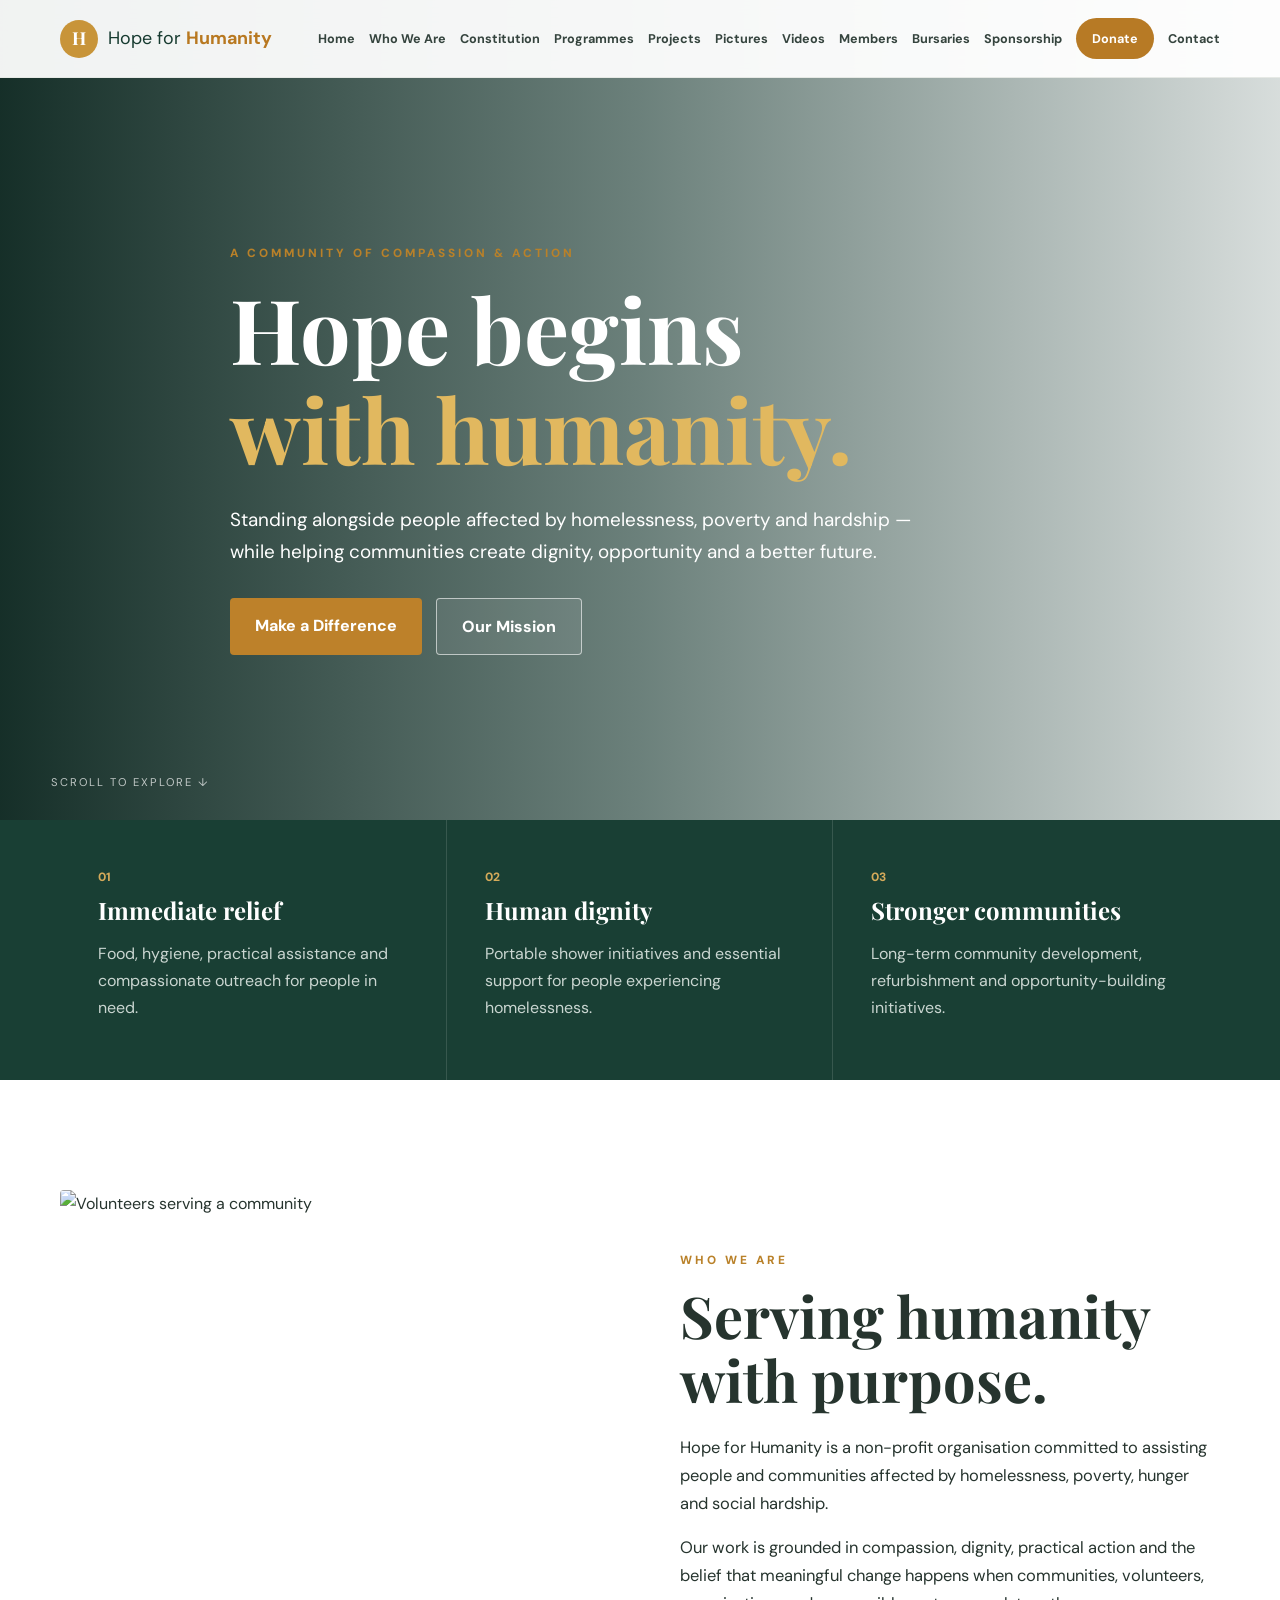
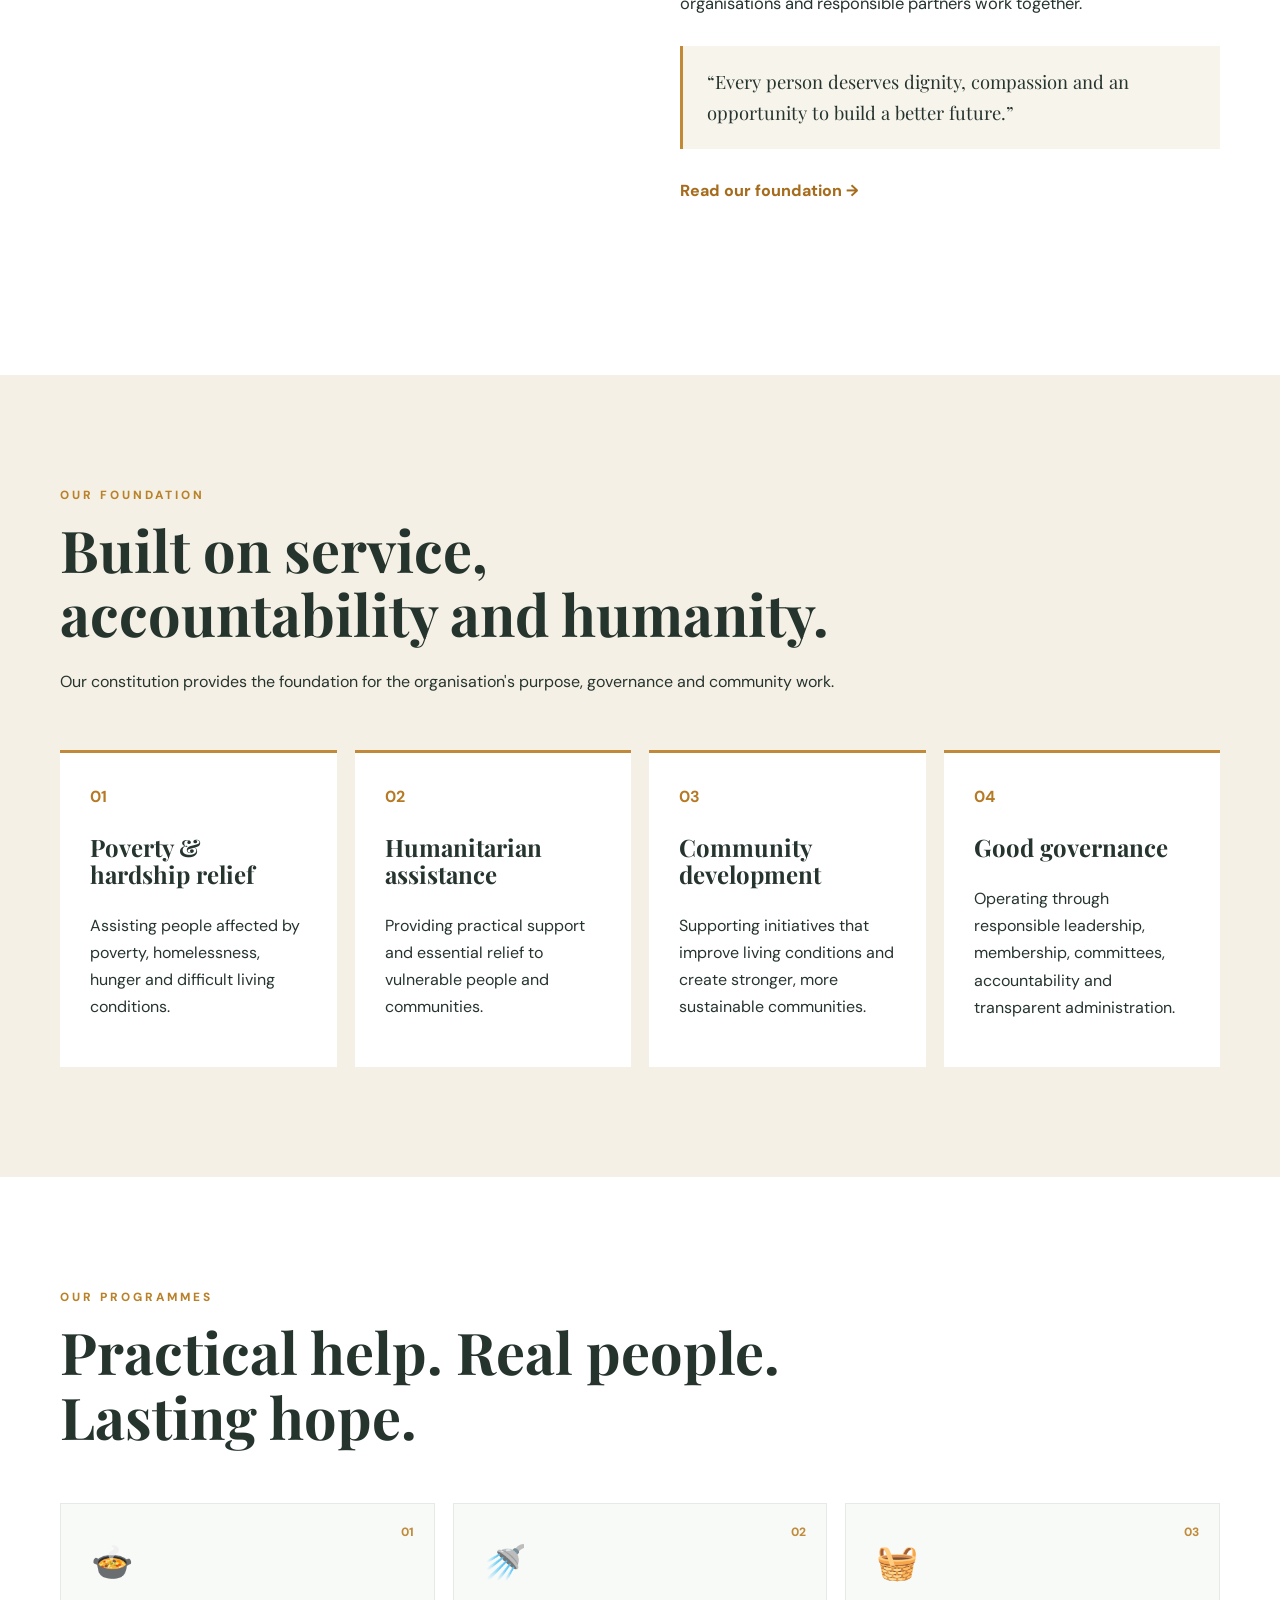
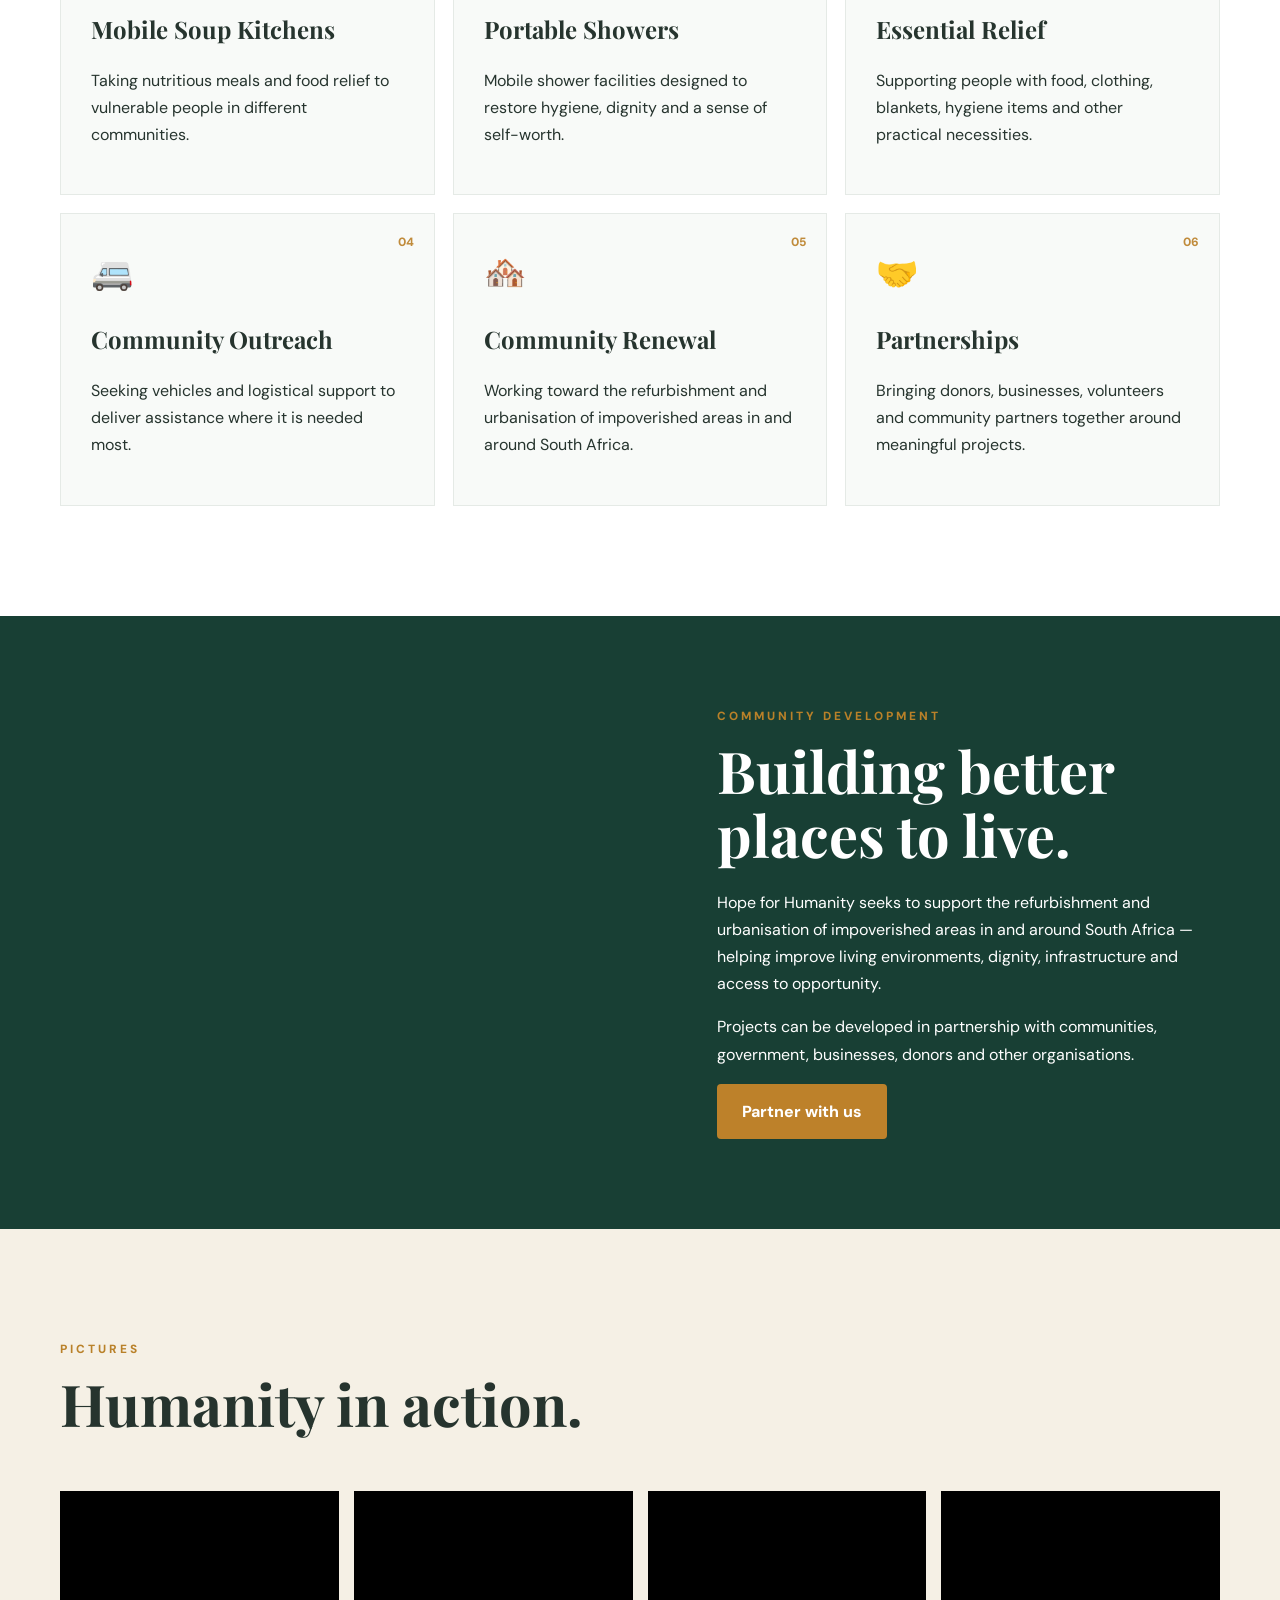
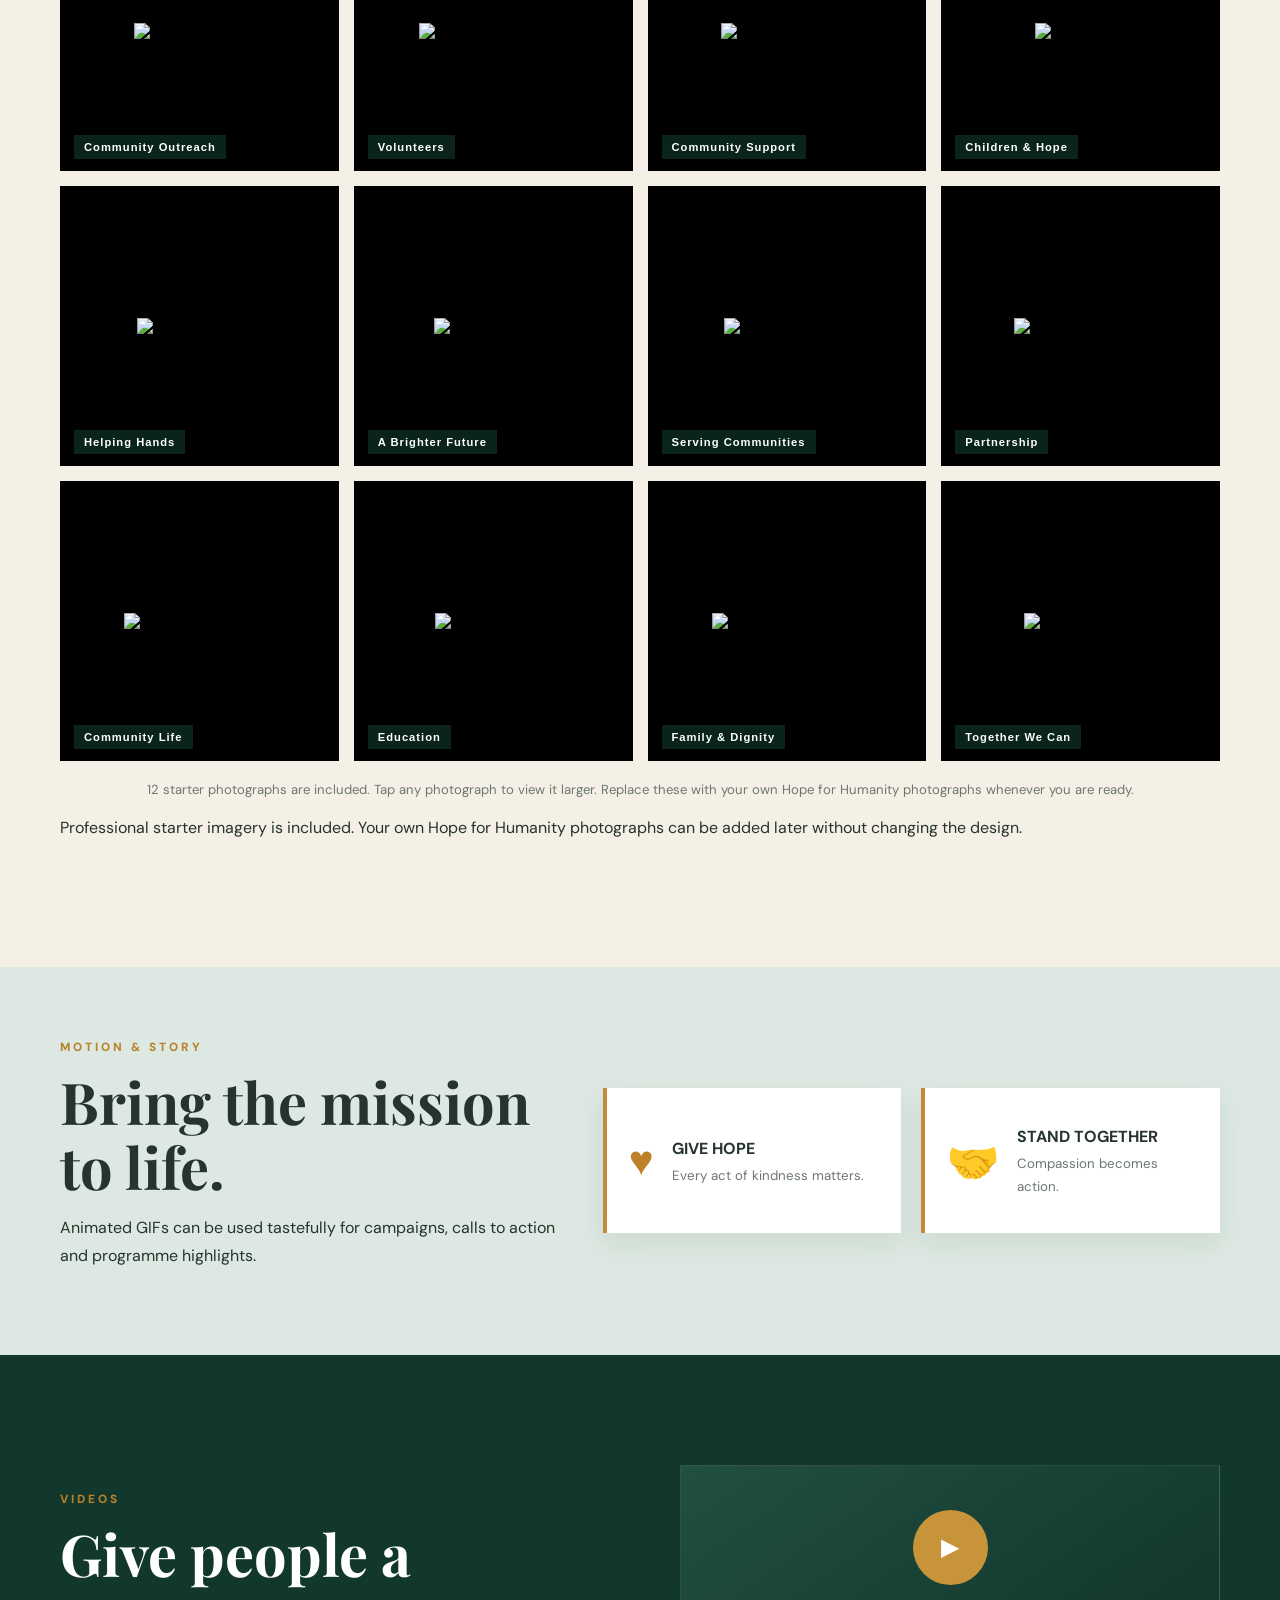
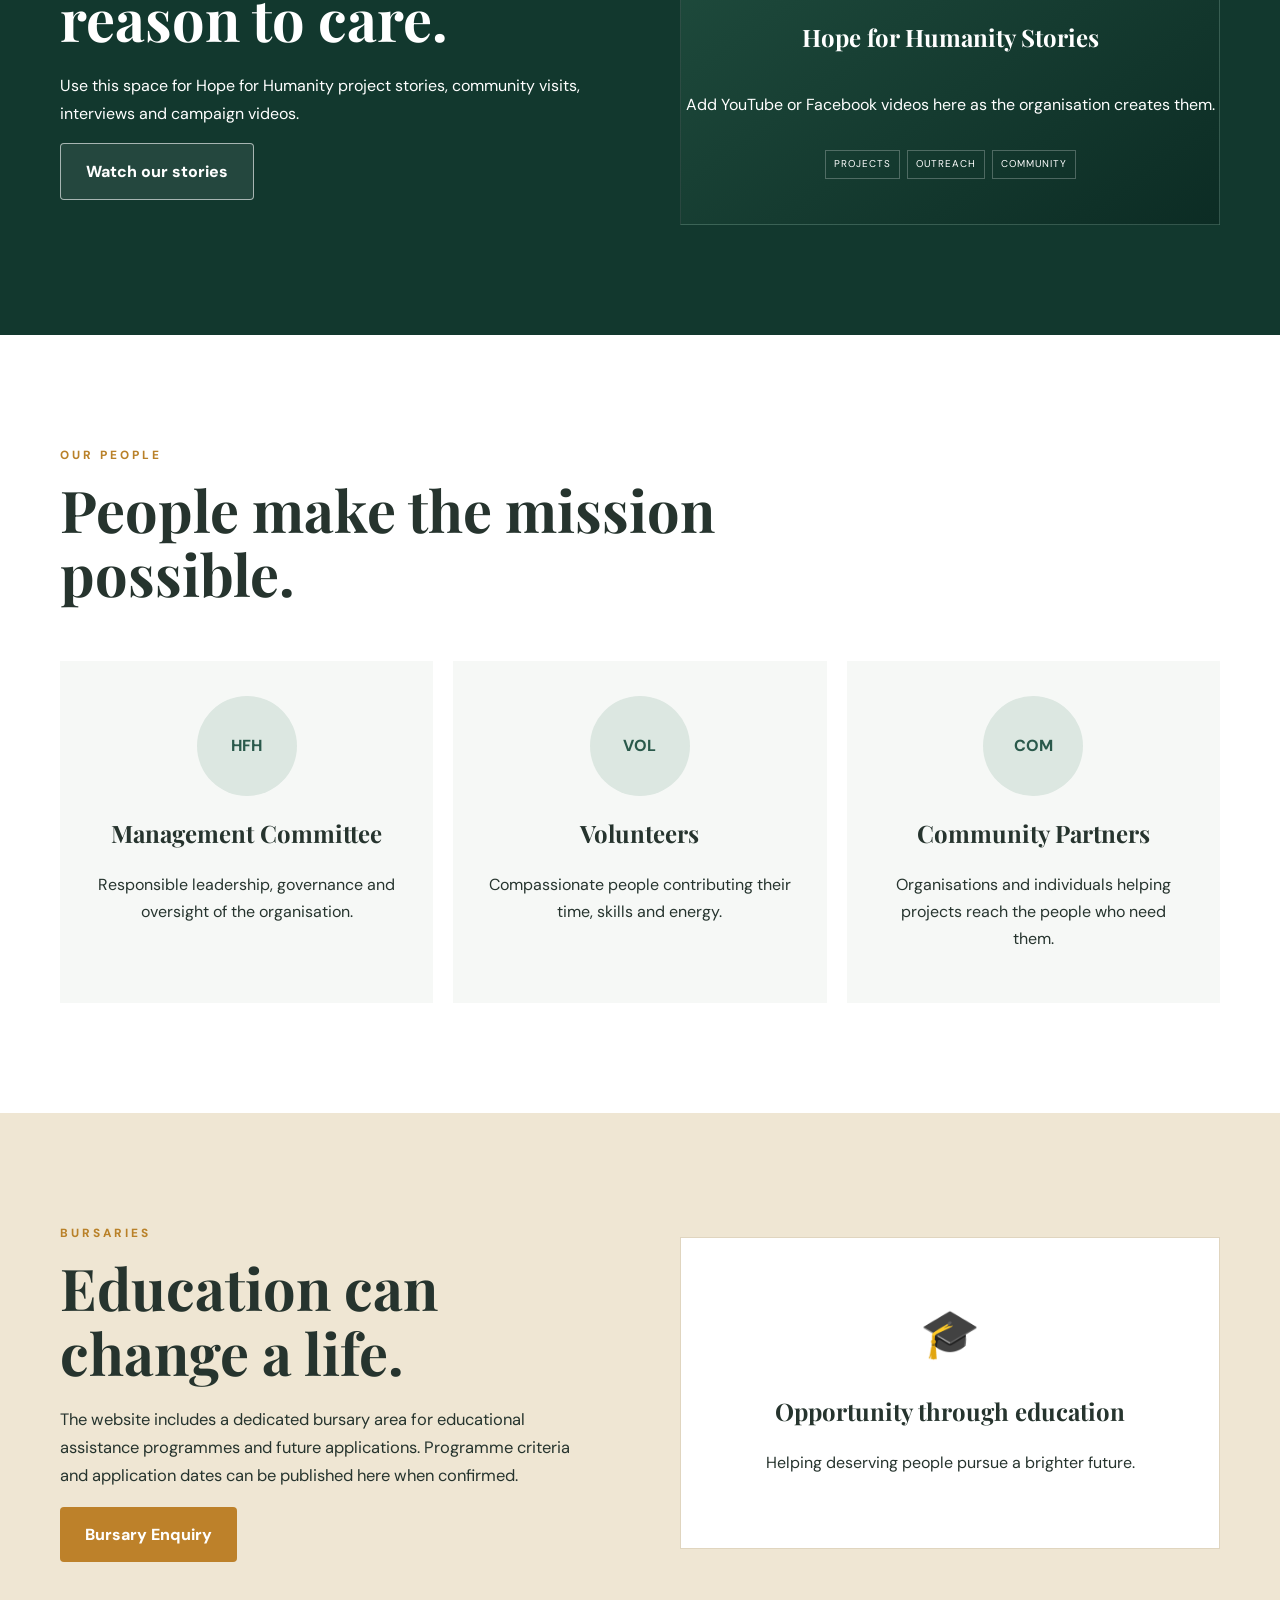
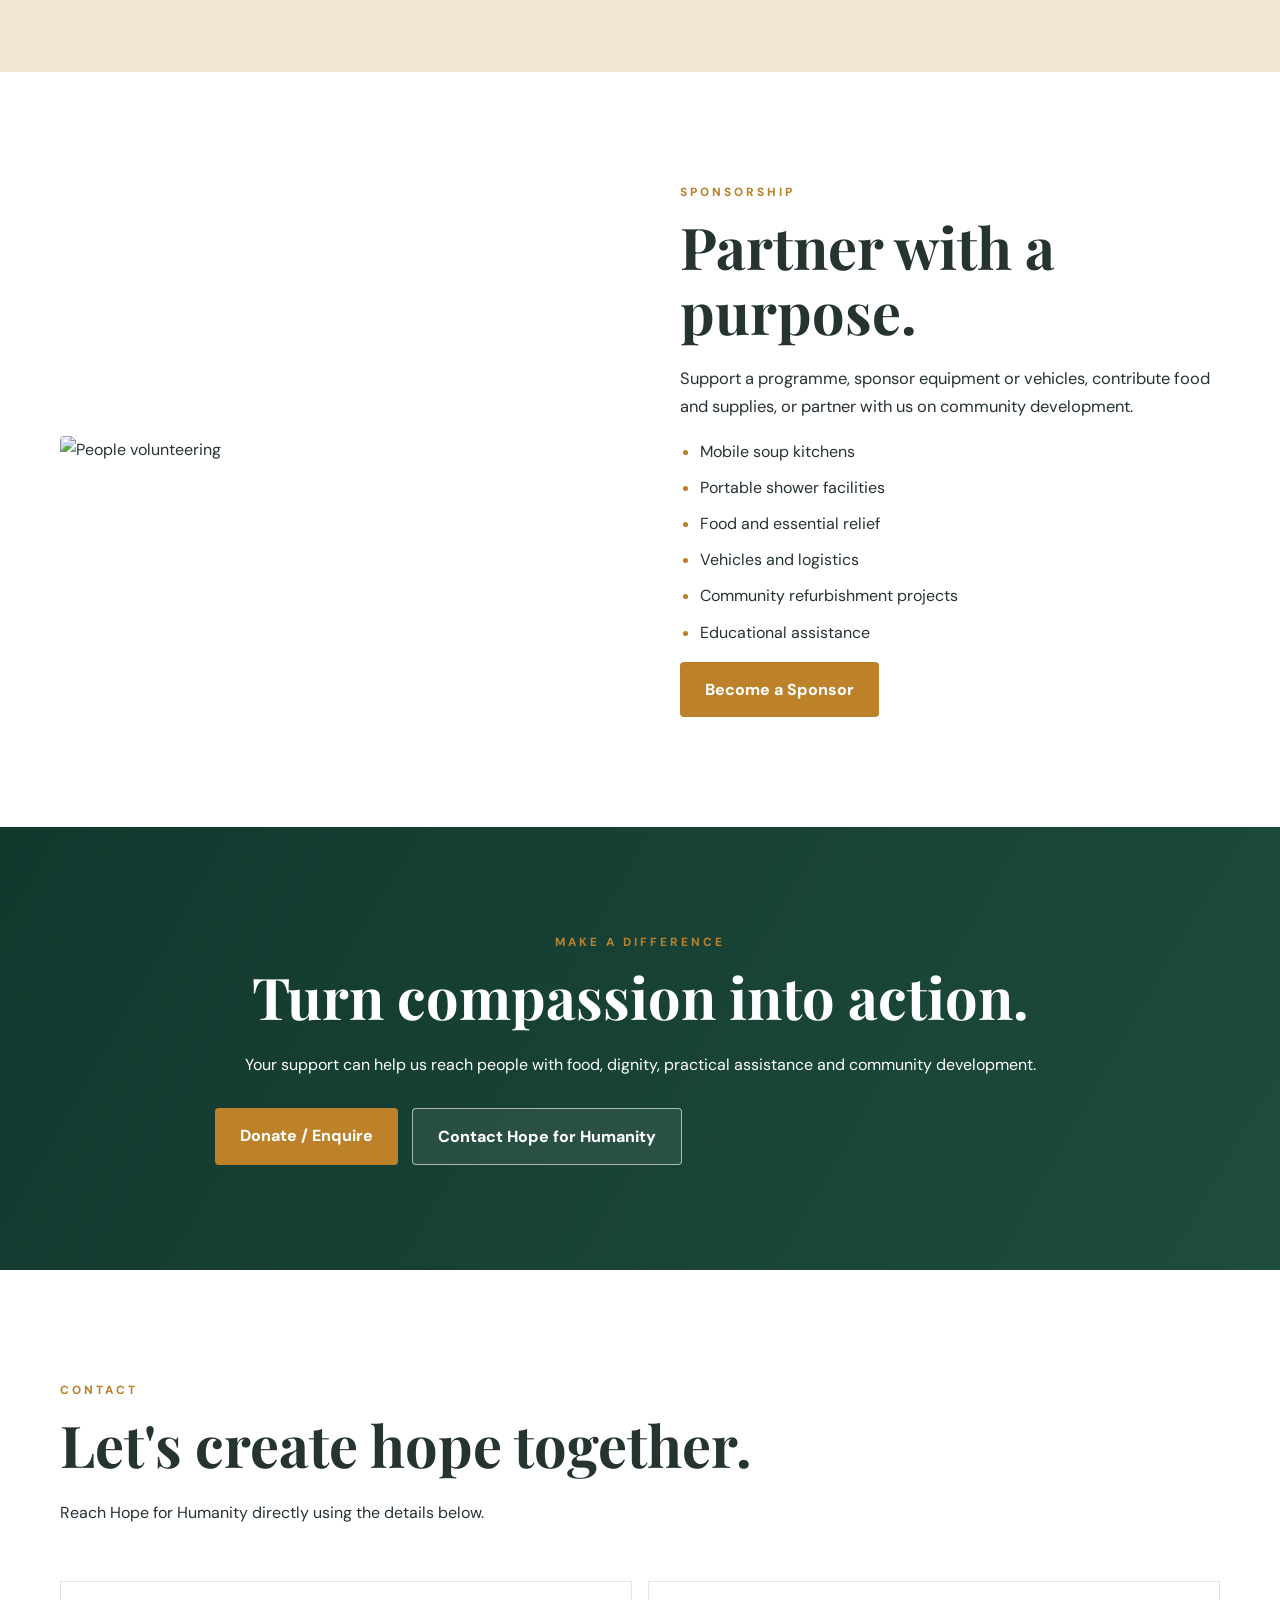
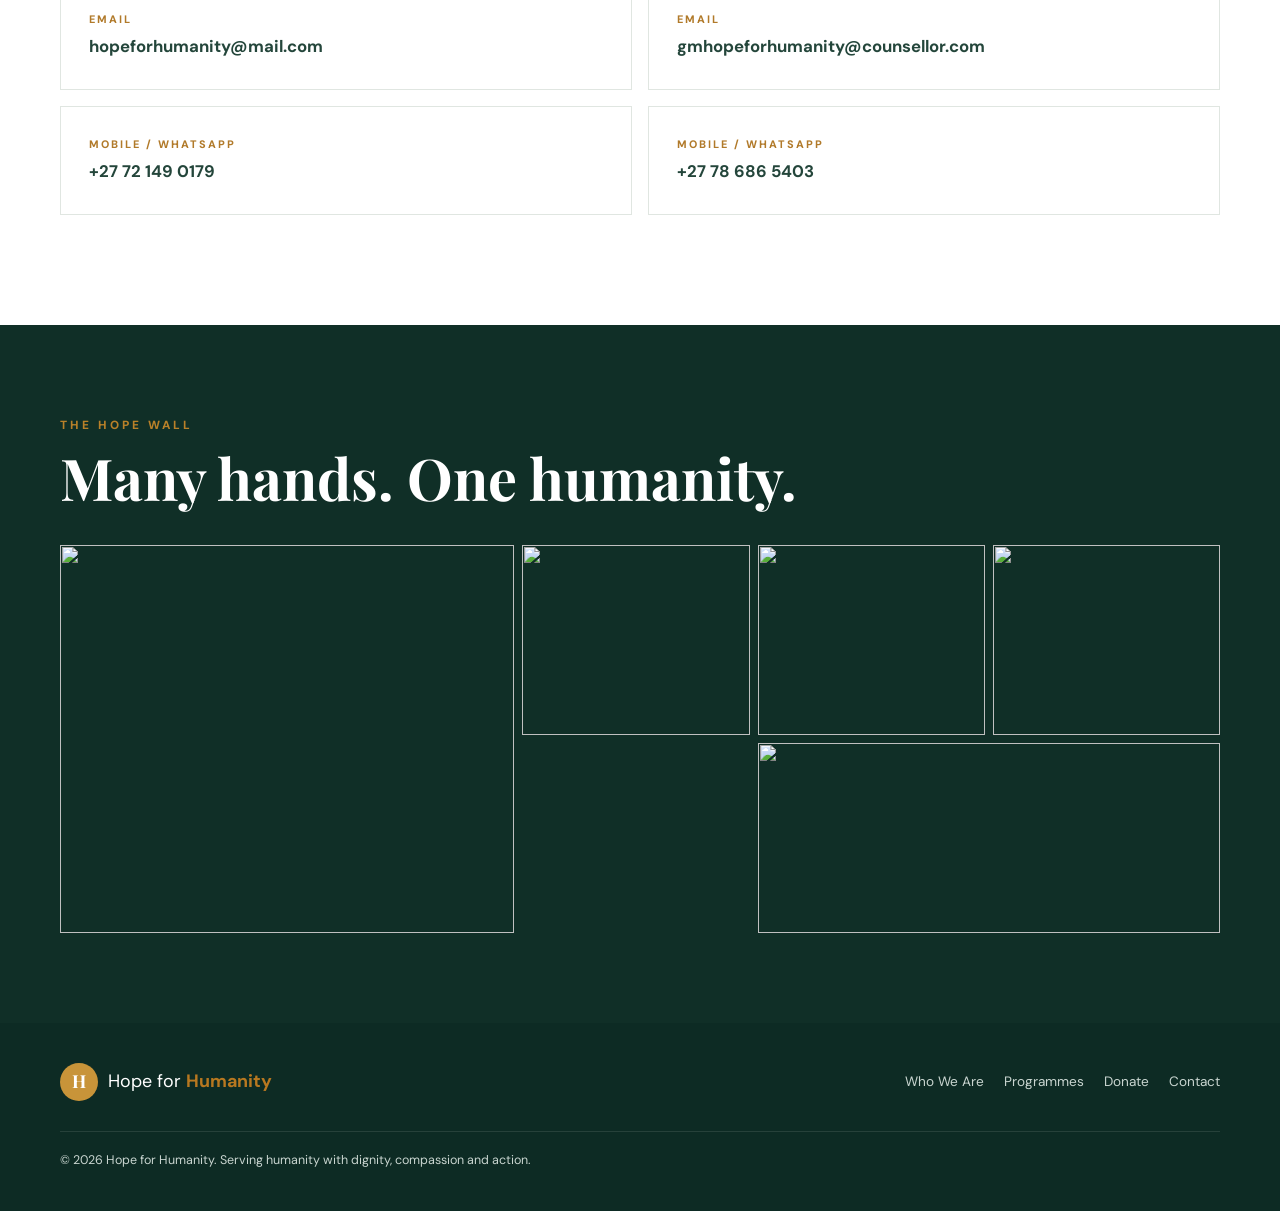
==== index.html @ 4289aabd "Add files via upload" ====
<!doctype html>
<html lang="en">
<head>
<meta charset="utf-8"><meta name="viewport" content="width=device-width,initial-scale=1">
<title>Hope for Humanity | Dignity. Compassion. Action.</title>
<meta name="description" content="Hope for Humanity — a non-profit organisation serving communities affected by homelessness, poverty and hardship.">
<link rel="preconnect" href="https://fonts.googleapis.com"><link rel="preconnect" href="https://fonts.gstatic.com" crossorigin>
<link href="https://fonts.googleapis.com/css2?family=DM+Sans:wght@400;500;600;700&family=Playfair+Display:wght@600;700&display=swap" rel="stylesheet">
<link rel="stylesheet" href="style.css">
</head>
<body>
<header>
 <div class="wrap nav">
  <a href="#home" class="logo"><span class="logo-mark">H</span><span>Hope for <strong>Humanity</strong></span></a>
  <button class="hamb" aria-label="Menu">☰</button>
  <nav>
   <a href="#home">Home</a><a href="#about">Who We Are</a><a href="#constitution">Constitution</a>
   <a href="#programmes">Programmes</a><a href="#projects">Projects</a><a href="#gallery">Pictures</a>
   <a href="#videos">Videos</a><a href="#members">Members</a><a href="#bursaries">Bursaries</a>
   <a href="#sponsor">Sponsorship</a><a href="#donate" class="nav-cta">Donate</a><a href="#contact">Contact</a>
  </nav>
 </div>
</header>

<section id="home" class="hero">
 <div class="hero-bg"></div><div class="hero-shade"></div>
 <div class="wrap hero-content">
  <div class="kicker">A COMMUNITY OF COMPASSION & ACTION</div>
  <h1>Hope begins<br><em>with humanity.</em></h1>
  <p>Standing alongside people affected by homelessness, poverty and hardship — while helping communities create dignity, opportunity and a better future.</p>
  <div class="actions"><a class="btn gold" href="#donate">Make a Difference</a><a class="btn glass" href="#about">Our Mission</a></div>
 </div>
 <div class="hero-scroll">SCROLL TO EXPLORE ↓</div>
</section>

<section class="statement"><div class="wrap statement-grid">
 <div><span class="number">01</span><h3>Immediate relief</h3><p>Food, hygiene, practical assistance and compassionate outreach for people in need.</p></div>
 <div><span class="number">02</span><h3>Human dignity</h3><p>Portable shower initiatives and essential support for people experiencing homelessness.</p></div>
 <div><span class="number">03</span><h3>Stronger communities</h3><p>Long-term community development, refurbishment and opportunity-building initiatives.</p></div>
</div></section>

<section id="about" class="section"><div class="wrap split">
 <div class="photo tall"><img src="https://images.unsplash.com/photo-1559027615-cd4628902d4a?auto=format&fit=crop&w=1200&q=88" alt="Volunteers serving a community"></div>
 <div class="copy"><div class="eyebrow">WHO WE ARE</div><h2>Serving humanity with purpose.</h2>
 <p>Hope for Humanity is a non-profit organisation committed to assisting people and communities affected by homelessness, poverty, hunger and social hardship.</p>
 <p>Our work is grounded in compassion, dignity, practical action and the belief that meaningful change happens when communities, volunteers, organisations and responsible partners work together.</p>
 <div class="quote">“Every person deserves dignity, compassion and an opportunity to build a better future.”</div>
 <a class="arrow" href="#constitution">Read our foundation →</a></div>
</div></section>

<section id="constitution" class="section cream"><div class="wrap">
 <div class="section-head"><div class="eyebrow">OUR FOUNDATION</div><h2>Built on service, accountability and humanity.</h2><p>Our constitution provides the foundation for the organisation's purpose, governance and community work.</p></div>
 <div class="principles">
  <article><b>01</b><h3>Poverty & hardship relief</h3><p>Assisting people affected by poverty, homelessness, hunger and difficult living conditions.</p></article>
  <article><b>02</b><h3>Humanitarian assistance</h3><p>Providing practical support and essential relief to vulnerable people and communities.</p></article>
  <article><b>03</b><h3>Community development</h3><p>Supporting initiatives that improve living conditions and create stronger, more sustainable communities.</p></article>
  <article><b>04</b><h3>Good governance</h3><p>Operating through responsible leadership, membership, committees, accountability and transparent administration.</p></article>
 </div>
</div></section>

<section id="programmes" class="section"><div class="wrap"><div class="section-head"><div class="eyebrow">OUR PROGRAMMES</div><h2>Practical help. Real people. Lasting hope.</h2></div>
 <div class="programme-grid">
  <article><span>01</span><div class="picon">🍲</div><h3>Mobile Soup Kitchens</h3><p>Taking nutritious meals and food relief to vulnerable people in different communities.</p></article>
  <article><span>02</span><div class="picon">🚿</div><h3>Portable Showers</h3><p>Mobile shower facilities designed to restore hygiene, dignity and a sense of self-worth.</p></article>
  <article><span>03</span><div class="picon">🧺</div><h3>Essential Relief</h3><p>Supporting people with food, clothing, blankets, hygiene items and other practical necessities.</p></article>
  <article><span>04</span><div class="picon">🚐</div><h3>Community Outreach</h3><p>Seeking vehicles and logistical support to deliver assistance where it is needed most.</p></article>
  <article><span>05</span><div class="picon">🏘️</div><h3>Community Renewal</h3><p>Working toward the refurbishment and urbanisation of impoverished areas in and around South Africa.</p></article>
  <article><span>06</span><div class="picon">🤝</div><h3>Partnerships</h3><p>Bringing donors, businesses, volunteers and community partners together around meaningful projects.</p></article>
 </div>
</div></section>

<section id="projects" class="feature"><div class="feature-image"></div><div class="feature-content"><div class="eyebrow">COMMUNITY DEVELOPMENT</div><h2>Building better places to live.</h2><p>Hope for Humanity seeks to support the refurbishment and urbanisation of impoverished areas in and around South Africa — helping improve living environments, dignity, infrastructure and access to opportunity.</p><p>Projects can be developed in partnership with communities, government, businesses, donors and other organisations.</p><a class="btn gold" href="#sponsor">Partner with us</a></div></section>

<section id="gallery" class="section cream"><div class="wrap"><div class="section-head"><div class="eyebrow">PICTURES</div><h2>Humanity in action.</h2></div>
 <div class="gallery" id="photoGallery">
  <button class="gallery-item" data-full="https://images.unsplash.com/photo-1469571486292-0ba58a3f068b?auto=format&fit=crop&w=1800&q=92"><img src="https://images.unsplash.com/photo-1469571486292-0ba58a3f068b?auto=format&fit=crop&w=1000&q=88" alt="Volunteers together"><span>Community Outreach</span></button>
  <button class="gallery-item" data-full="https://images.unsplash.com/photo-1532629345422-7515f3d16bb6?auto=format&fit=crop&w=1800&q=92"><img src="https://images.unsplash.com/photo-1532629345422-7515f3d16bb6?auto=format&fit=crop&w=1000&q=88" alt="Community volunteers"><span>Volunteers</span></button>
  <button class="gallery-item" data-full="https://images.unsplash.com/photo-1594708767771-a7502209ff51?auto=format&fit=crop&w=1800&q=92"><img src="https://images.unsplash.com/photo-1594708767771-a7502209ff51?auto=format&fit=crop&w=1000&q=88" alt="Community support"><span>Community Support</span></button>
  <button class="gallery-item" data-full="https://images.unsplash.com/photo-1542810634-71277d95dcbb?auto=format&fit=crop&w=1800&q=92"><img src="https://images.unsplash.com/photo-1542810634-71277d95dcbb?auto=format&fit=crop&w=1000&q=88" alt="Child smiling"><span>Children & Hope</span></button>
  <button class="gallery-item" data-full="https://images.unsplash.com/photo-1504159506876-f8338247a14a?auto=format&fit=crop&w=1800&q=92"><img src="https://images.unsplash.com/photo-1504159506876-f8338247a14a?auto=format&fit=crop&w=1000&q=88" alt="Volunteers helping"><span>Helping Hands</span></button>
  <button class="gallery-item" data-full="https://images.unsplash.com/photo-1488521787991-ed7bbaae773c?auto=format&fit=crop&w=1800&q=92"><img src="https://images.unsplash.com/photo-1488521787991-ed7bbaae773c?auto=format&fit=crop&w=1000&q=88" alt="Children together"><span>A Brighter Future</span></button>
  <button class="gallery-item" data-full="https://images.unsplash.com/photo-1559027615-cd4628902d4a?auto=format&fit=crop&w=1800&q=92"><img src="https://images.unsplash.com/photo-1559027615-cd4628902d4a?auto=format&fit=crop&w=1000&q=88" alt="Volunteers serving"><span>Serving Communities</span></button>
  <button class="gallery-item" data-full="https://images.unsplash.com/photo-1559027615-028f8c8c3c19?auto=format&fit=crop&w=1800&q=92"><img src="https://images.unsplash.com/photo-1559027615-028f8c8c3c19?auto=format&fit=crop&w=1000&q=88" alt="People volunteering"><span>Partnership</span></button>
  <button class="gallery-item" data-full="https://images.unsplash.com/photo-1531206715517-5c0ba140b2b8?auto=format&fit=crop&w=1800&q=92"><img src="https://images.unsplash.com/photo-1531206715517-5c0ba140b2b8?auto=format&fit=crop&w=1000&q=88" alt="People in a community"><span>Community Life</span></button>
  <button class="gallery-item" data-full="https://images.unsplash.com/photo-1509099836639-18ba02c0c1d0?auto=format&fit=crop&w=1800&q=92"><img src="https://images.unsplash.com/photo-1509099836639-18ba02c0c1d0?auto=format&fit=crop&w=1000&q=88" alt="Children learning"><span>Education</span></button>
  <button class="gallery-item" data-full="https://images.unsplash.com/photo-1516627145497-ae6968895b74?auto=format&fit=crop&w=1800&q=92"><img src="https://images.unsplash.com/photo-1516627145497-ae6968895b74?auto=format&fit=crop&w=1000&q=88" alt="Family and community"><span>Family & Dignity</span></button>
  <button class="gallery-item" data-full="https://images.unsplash.com/photo-1529156069898-49953e39b3ac?auto=format&fit=crop&w=1800&q=92"><img src="https://images.unsplash.com/photo-1529156069898-49953e39b3ac?auto=format&fit=crop&w=1000&q=88" alt="Friends together"><span>Together We Can</span></button>
</div>
<p class="note">12 starter photographs are included. Tap any photograph to view it larger. Replace these with your own Hope for Humanity photographs whenever you are ready.</p>Professional starter imagery is included. Your own Hope for Humanity photographs can be added later without changing the design.</p>
</div></section>

<section class="motion-strip">
 <div class="wrap motion-wrap">
  <div><div class="eyebrow">MOTION & STORY</div><h2>Bring the mission to life.</h2><p>Animated GIFs can be used tastefully for campaigns, calls to action and programme highlights.</p></div>
  <div class="gif-card">
   <div class="pulse-heart">♥</div><div><strong>GIVE HOPE</strong><small>Every act of kindness matters.</small></div>
  </div>
  <div class="gif-card">
   <div class="pulse-hands">🤝</div><div><strong>STAND TOGETHER</strong><small>Compassion becomes action.</small></div>
  </div>
 </div>
</section>
<div class="lightbox" id="lightbox" aria-hidden="true"><button class="close-lightbox" aria-label="Close">×</button><img id="lightboxImg" alt=""><p id="lightboxCaption"></p></div>
<section id="videos" class="section dark"><div class="wrap split video">
 <div><div class="eyebrow">VIDEOS</div><h2>Give people a reason to care.</h2><p>Use this space for Hope for Humanity project stories, community visits, interviews and campaign videos.</p><a class="btn glass" href="#" onclick="videoNotice();return false">Watch our stories</a></div>
 <div class="video-card">
 <div class="play">▶</div><h3>Hope for Humanity Stories</h3>
 <p>Add YouTube or Facebook videos here as the organisation creates them.</p>
 <div class="video-badges"><span>PROJECTS</span><span>OUTREACH</span><span>COMMUNITY</span></div>
</div>
</div></section>

<section id="members" class="section"><div class="wrap"><div class="section-head"><div class="eyebrow">OUR PEOPLE</div><h2>People make the mission possible.</h2></div>
 <div class="member-grid"><article><div class="avatar">HFH</div><h3>Management Committee</h3><p>Responsible leadership, governance and oversight of the organisation.</p></article>
 <article><div class="avatar">VOL</div><h3>Volunteers</h3><p>Compassionate people contributing their time, skills and energy.</p></article>
 <article><div class="avatar">COM</div><h3>Community Partners</h3><p>Organisations and individuals helping projects reach the people who need them.</p></article></div>
</div></section>

<section id="bursaries" class="section bursary"><div class="wrap split"><div class="copy"><div class="eyebrow">BURSARIES</div><h2>Education can change a life.</h2><p>The website includes a dedicated bursary area for educational assistance programmes and future applications. Programme criteria and application dates can be published here when confirmed.</p><a class="btn gold" href="mailto:hopeforhumanity@mail.com?subject=Bursary%20Enquiry">Bursary Enquiry</a></div><div class="education-card"><span>🎓</span><h3>Opportunity through education</h3><p>Helping deserving people pursue a brighter future.</p></div></div></section>

<section id="sponsor" class="section"><div class="wrap split"><div class="photo"><img src="https://images.unsplash.com/photo-1559027615-028f8c8c3c19?auto=format&fit=crop&w=1200&q=88" alt="People volunteering"></div><div class="copy"><div class="eyebrow">SPONSORSHIP</div><h2>Partner with a purpose.</h2><p>Support a programme, sponsor equipment or vehicles, contribute food and supplies, or partner with us on community development.</p>
 <ul><li>Mobile soup kitchens</li><li>Portable shower facilities</li><li>Food and essential relief</li><li>Vehicles and logistics</li><li>Community refurbishment projects</li><li>Educational assistance</li></ul>
 <a class="btn gold" href="mailto:gmhopeforhumanity@counsellor.com?subject=Sponsorship%20Enquiry">Become a Sponsor</a></div></div></section>

<section id="donate" class="donate"><div class="wrap donate-inner"><div class="eyebrow">MAKE A DIFFERENCE</div><h2>Turn compassion into action.</h2><p>Your support can help us reach people with food, dignity, practical assistance and community development.</p><div class="actions"><a class="btn gold" href="mailto:hopeforhumanity@mail.com?subject=Donation%20Enquiry">Donate / Enquire</a><a class="btn glass" href="#contact">Contact Hope for Humanity</a></div></div></section>

<section id="contact" class="section contact"><div class="wrap"><div class="section-head"><div class="eyebrow">CONTACT</div><h2>Let's create hope together.</h2><p>Reach Hope for Humanity directly using the details below.</p></div>
 <div class="contact-grid">
  <a href="mailto:hopeforhumanity@mail.com"><small>EMAIL</small><strong>hopeforhumanity@mail.com</strong></a>
  <a href="mailto:gmhopeforhumanity@counsellor.com"><small>EMAIL</small><strong>gmhopeforhumanity@counsellor.com</strong></a>
  <a href="tel:+27721490179"><small>MOBILE / WHATSAPP</small><strong>+27 72 149 0179</strong></a>
  <a href="tel:+27786865403"><small>MOBILE / WHATSAPP</small><strong>+27 78 686 5403</strong></a>
 </div>
</div></section>
</main>
<section class="photo-wall"><div class="wrap"><div class="eyebrow">THE HOPE WALL</div><h2>Many hands. One humanity.</h2><div class="wall-grid">
<img src="https://images.unsplash.com/photo-1469571486292-0ba58a3f068b?auto=format&fit=crop&w=900&q=82" alt="">
<img src="https://images.unsplash.com/photo-1532629345422-7515f3d16bb6?auto=format&fit=crop&w=900&q=82" alt="">
<img src="https://images.unsplash.com/photo-1559027615-cd4628902d4a?auto=format&fit=crop&w=900&q=82" alt="">
<img src="https://images.unsplash.com/photo-1542810634-71277d95dcbb?auto=format&fit=crop&w=900&q=82" alt="">
<img src="https://images.unsplash.com/photo-1529156069898-49953e39b3ac?auto=format&fit=crop&w=900&q=82" alt="">
</div></div></section><footer><div class="wrap footer"><div class="logo"><span class="logo-mark">H</span><span>Hope for <strong>Humanity</strong></span></div><div class="footer-links"><a href="#about">Who We Are</a><a href="#programmes">Programmes</a><a href="#donate">Donate</a><a href="#contact">Contact</a></div><p>© 2026 Hope for Humanity. Serving humanity with dignity, compassion and action.</p></div></footer>
<script src="script.js"></script>
</body></html>
---- style.css ----
*{box-sizing:border-box}html{scroll-behavior:smooth}body{margin:0;color:#26342e;background:#fff;font-family:"DM Sans",sans-serif;line-height:1.7}h1,h2,h3{font-family:"Playfair Display",serif;line-height:1.12}h1{font-size:clamp(3.2rem,7vw,7rem);margin:15px 0 25px}h1 em{color:#e1b85f;font-style:normal}h2{font-size:clamp(2.3rem,4.5vw,4.3rem);margin:12px 0 22px}h3{font-size:1.5rem}.wrap{width:min(1160px,92%);margin:auto}.eyebrow,.kicker{letter-spacing:3px;font-size:.74rem;font-weight:800;color:#b98129}.section{padding:110px 0}.cream{background:#f5f0e5}.dark{background:#12382e;color:#fff}.dark h2{color:#fff}header{height:78px;position:fixed;z-index:30;left:0;right:0;top:0;background:rgba(255,255,255,.94);backdrop-filter:blur(16px);border-bottom:1px solid #e6e9e5}.nav{height:100%;display:flex;align-items:center;justify-content:space-between}.logo{display:flex;align-items:center;gap:10px;text-decoration:none;color:#173b30;font-size:1.12rem}.logo strong{color:#b87820}.logo-mark{width:38px;height:38px;border-radius:50%;background:#c89439;color:white;display:grid;place-items:center;font-family:"Playfair Display",serif;font-weight:700}.nav nav{}.nav nav{display:flex;align-items:center;gap:14px}.nav nav a{font-size:.79rem;font-weight:700;text-decoration:none;color:#35443e}.nav-cta{background:#b77a25!important;color:white!important;padding:10px 16px;border-radius:30px}.hamb{display:none;border:0;background:transparent;font-size:28px}.hero{min-height:820px;padding-top:78px;display:flex;align-items:center;position:relative;color:#fff}.hero-bg{position:absolute;inset:0;background:url("https://images.unsplash.com/photo-1469571486292-0ba58a3f068b?auto=format&fit=crop&w=2200&q=90") center/cover}.hero-shade{position:absolute;inset:0;background:linear-gradient(90deg,rgba(7,34,27,.94),rgba(9,44,35,.6),rgba(9,44,35,.16))}.hero-content{position:relative;max-width:820px}.hero-content p{font-size:1.18rem;max-width:690px}.actions{display:flex;gap:14px;flex-wrap:wrap;margin-top:30px}.btn{display:inline-block;padding:14px 25px;border-radius:4px;text-decoration:none;font-weight:800}.gold{background:#bd812a;color:#fff}.glass{border:1px solid rgba(255,255,255,.6);color:#fff;background:rgba(255,255,255,.08)}.hero-scroll{position:absolute;bottom:28px;left:4%;font-size:.7rem;letter-spacing:2px;opacity:.7}.statement{background:#193f34;color:#fff}.statement-grid{display:grid;grid-template-columns:repeat(3,1fr)}.statement-grid>div{padding:42px 38px;border-right:1px solid rgba(255,255,255,.13)}.statement-grid>div:last-child{border:0}.number{color:#d4aa5a;font-size:.75rem;font-weight:800}.statement h3{margin:8px 0}.statement p{color:#cad6d1}.split{display:grid;grid-template-columns:1fr 1fr;gap:80px;align-items:center}.photo{border-radius:4px;overflow:hidden}.photo.tall img{aspect-ratio:4/5}.photo img{width:100%;display:block;object-fit:cover}.copy p{font-size:1.03rem}.quote{margin:28px 0;padding:20px 24px;border-left:3px solid #c28a35;background:#f7f4ec;font-family:"Playfair Display",serif;font-size:1.15rem}.arrow{color:#a66c1d;text-decoration:none;font-weight:800}.section-head{max-width:780px;margin-bottom:55px}.principles{display:grid;grid-template-columns:repeat(4,1fr);gap:18px}.principles article{background:white;padding:30px;border-top:3px solid #c08a3a}.principles b{color:#b67a25}.programme-grid{display:grid;grid-template-columns:repeat(3,1fr);gap:18px}.programme-grid article{padding:30px;background:#f8faf8;border:1px solid #e5eae6;position:relative;min-height:270px}.programme-grid article>span{position:absolute;right:20px;top:18px;color:#c08b3b;font-size:.75rem;font-weight:800}.picon{font-size:34px;margin-bottom:12px}.feature{display:grid;grid-template-columns:1fr 1fr;background:#183f34;color:#fff}.feature-image{min-height:610px;background:url("https://images.unsplash.com/photo-1489493585363-d69421e0edd3?auto=format&fit=crop&w=1400&q=88") center/cover}.feature-content{padding:90px max(6vw,40px);align-self:center}.feature-content h2{color:#fff}.gallery{display:grid;grid-template-columns:repeat(3,1fr);gap:15px}.gallery img{width:100%;height:300px;object-fit:cover}.note{text-align:center;color:#6c7771;font-size:.82rem;margin-top:18px}.video{align-items:center}.video-card{height:360px;background:linear-gradient(145deg,#214f40,#0c2c24);display:grid;place-items:center;align-content:center;text-align:center;border:1px solid rgba(255,255,255,.12)}.play{width:75px;height:75px;border-radius:50%;display:grid;place-items:center;background:#c89439;font-size:24px;margin-bottom:15px}.member-grid{display:grid;grid-template-columns:repeat(3,1fr);gap:20px}.member-grid article{text-align:center;padding:35px;background:#f6f8f6}.avatar{width:100px;height:100px;margin:0 auto 18px;border-radius:50%;display:grid;place-items:center;background:#dce7e1;color:#2a594b;font-weight:800}.bursary{background:#efe6d3}.education-card{padding:55px;background:#fff;border:1px solid #e0d5bf;text-align:center}.education-card span{font-size:48px}.copy ul{padding-left:20px}.copy li{margin:9px 0}.copy li::marker{color:#bb7d22}.donate{padding:105px 0;background:linear-gradient(120deg,#12382e,#1e4c3e);color:#fff;text-align:center}.donate-inner{max-width:850px}.donate h2{color:#fff}.contact-grid{display:grid;grid-template-columns:repeat(2,1fr);gap:16px}.contact-grid a{padding:28px;text-decoration:none;color:#24463b;border:1px solid #e0e6e1;background:#fff}.contact-grid small,.contact-grid strong{display:block}.contact-grid small{font-size:.68rem;letter-spacing:2px;color:#b17a2a;font-weight:800}.contact-grid strong{font-size:1.05rem;margin-top:4px}footer{background:#0d2b24;color:#c9d5d0;padding:40px 0}.footer{display:grid;grid-template-columns:1fr auto;gap:20px;align-items:center}.footer .logo{color:white}.footer-links{display:flex;gap:20px}.footer-links a{color:#c9d5d0;text-decoration:none;font-size:.85rem}.footer p{grid-column:1/-1;border-top:1px solid rgba(255,255,255,.1);padding-top:18px;margin:10px 0 0;font-size:.78rem}@media(max-width:1050px){.nav nav{gap:8px}.nav nav a{font-size:.7rem}}@media(max-width:820px){.hamb{display:block}.nav nav{display:none;position:absolute;top:78px;left:0;right:0;background:#fff;padding:15px 5%;flex-direction:column;align-items:stretch;box-shadow:0 15px 30px rgba(0,0,0,.1)}.nav nav.open{display:flex}.nav nav a{font-size:.9rem;padding:8px}.split,.feature{grid-template-columns:1fr}.feature-image{min-height:400px}.principles,.programme-grid{grid-template-columns:repeat(2,1fr)}.statement-grid{grid-template-columns:1fr}.statement-grid>div{border-right:0;border-bottom:1px solid rgba(255,255,255,.13)}}@media(max-width:560px){.section{padding:75px 0}.hero{min-height:700px}.principles,.programme-grid,.gallery,.member-grid,.contact-grid{grid-template-columns:1fr}.gallery img{height:280px}.footer{grid-template-columns:1fr}.footer-links{flex-wrap:wrap}.footer p{grid-column:auto}}

.gallery{grid-template-columns:repeat(4,1fr)!important}
.gallery-item{position:relative;border:0;padding:0;background:#000;overflow:hidden;cursor:pointer;height:280px}
.gallery-item img{width:100%;height:100%;object-fit:cover;transition:transform .5s,filter .5s}
.gallery-item span{position:absolute;left:14px;bottom:12px;color:#fff;background:rgba(13,43,36,.82);padding:6px 10px;font-size:.7rem;letter-spacing:1px;font-weight:700}
.gallery-item:hover img{transform:scale(1.07);filter:brightness(.75)}
.motion-strip{background:#dce8e1;padding:70px 0}.motion-wrap{display:grid;grid-template-columns:1.4fr .8fr .8fr;gap:20px;align-items:center}.motion-wrap h2{margin-bottom:10px}.gif-card{min-height:145px;background:#fff;padding:22px;display:flex;align-items:center;gap:18px;border-left:4px solid #c38a37;box-shadow:0 10px 25px rgba(20,50,40,.08)}.gif-card strong,.gif-card small{display:block}.gif-card small{color:#6c7771;margin-top:3px}.pulse-heart,.pulse-hands{font-size:42px;animation:pulse 1.7s infinite}.pulse-heart{color:#bd812a}.pulse-hands{animation:floaty 2.2s ease-in-out infinite}@keyframes pulse{0%,100%{transform:scale(1)}50%{transform:scale(1.2)}}@keyframes floaty{0%,100%{transform:translateY(0)}50%{transform:translateY(-7px)}}.lightbox{display:none;position:fixed;z-index:100;inset:0;background:rgba(3,16,13,.94);align-items:center;justify-content:center;flex-direction:column;padding:5vh 5vw}.lightbox.open{display:flex}.lightbox img{max-width:92vw;max-height:80vh;object-fit:contain;box-shadow:0 20px 70px #000}.lightbox p{color:#fff;margin:15px 0 0}.close-lightbox{position:absolute;top:20px;right:28px;background:none;border:0;color:#fff;font-size:42px;cursor:pointer}.video-badges{display:flex;gap:7px;justify-content:center;flex-wrap:wrap;margin-top:16px}.video-badges span{font-size:.62rem;letter-spacing:1px;border:1px solid rgba(255,255,255,.25);padding:5px 8px}.photo-wall{padding:90px 0;background:#102f27;color:#fff}.photo-wall h2{color:#fff;margin-top:10px}.wall-grid{display:grid;grid-template-columns:2fr 1fr 1fr 1fr;grid-template-rows:190px 190px;gap:8px;margin-top:35px}.wall-grid img{width:100%;height:100%;object-fit:cover}.wall-grid img:first-child{grid-row:span 2}.wall-grid img:last-child{grid-column:3/5}
@media(max-width:900px){.gallery{grid-template-columns:repeat(3,1fr)!important}.motion-wrap{grid-template-columns:1fr 1fr}.motion-wrap>div:first-child{grid-column:1/-1}.wall-grid{grid-template-columns:repeat(3,1fr);grid-template-rows:180px 180px}.wall-grid img:first-child{grid-row:auto}.wall-grid img:last-child{grid-column:auto}}
@media(max-width:600px){.gallery{grid-template-columns:repeat(2,1fr)!important}.gallery-item{height:230px}.motion-wrap{grid-template-columns:1fr}.motion-wrap>div:first-child{grid-column:auto}.wall-grid{grid-template-columns:repeat(2,1fr);grid-template-rows:160px 160px 160px}.wall-grid img:last-child{grid-column:auto}.wall-grid img:first-child{grid-column:span 2}}
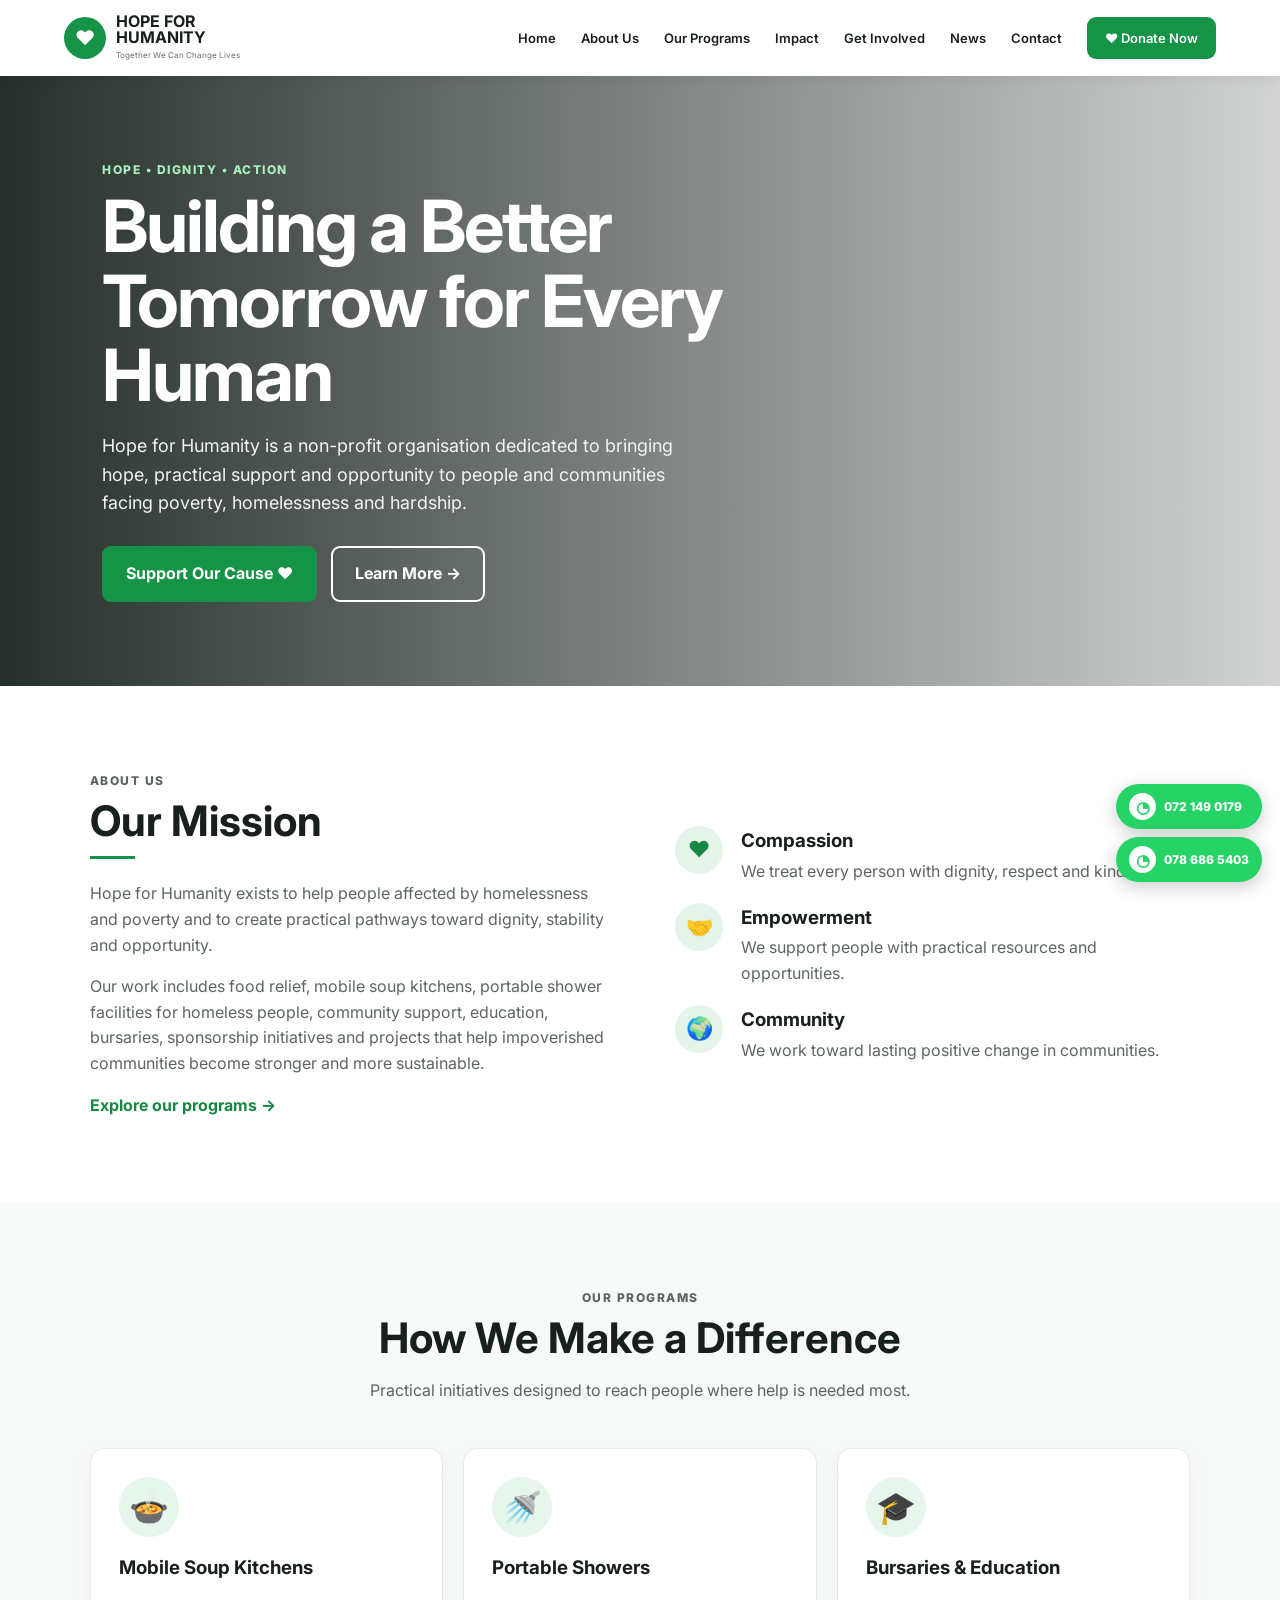
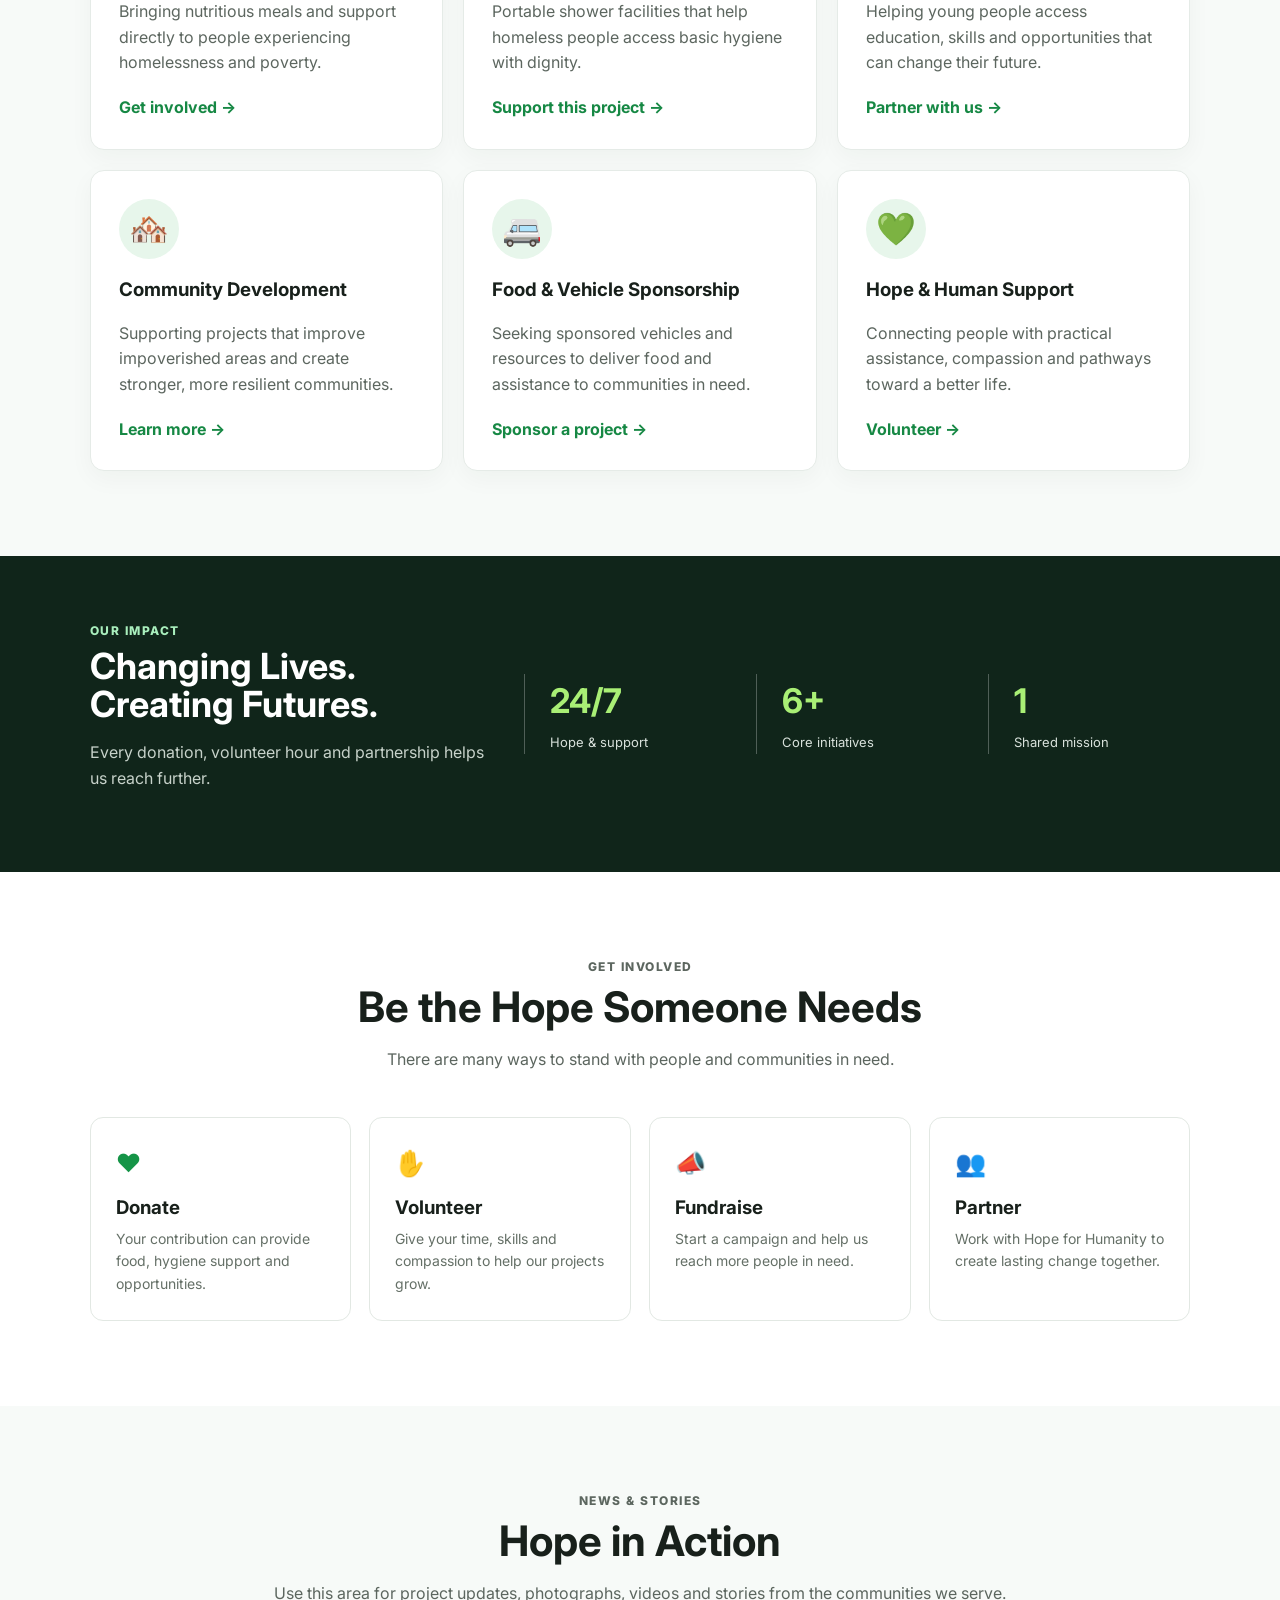
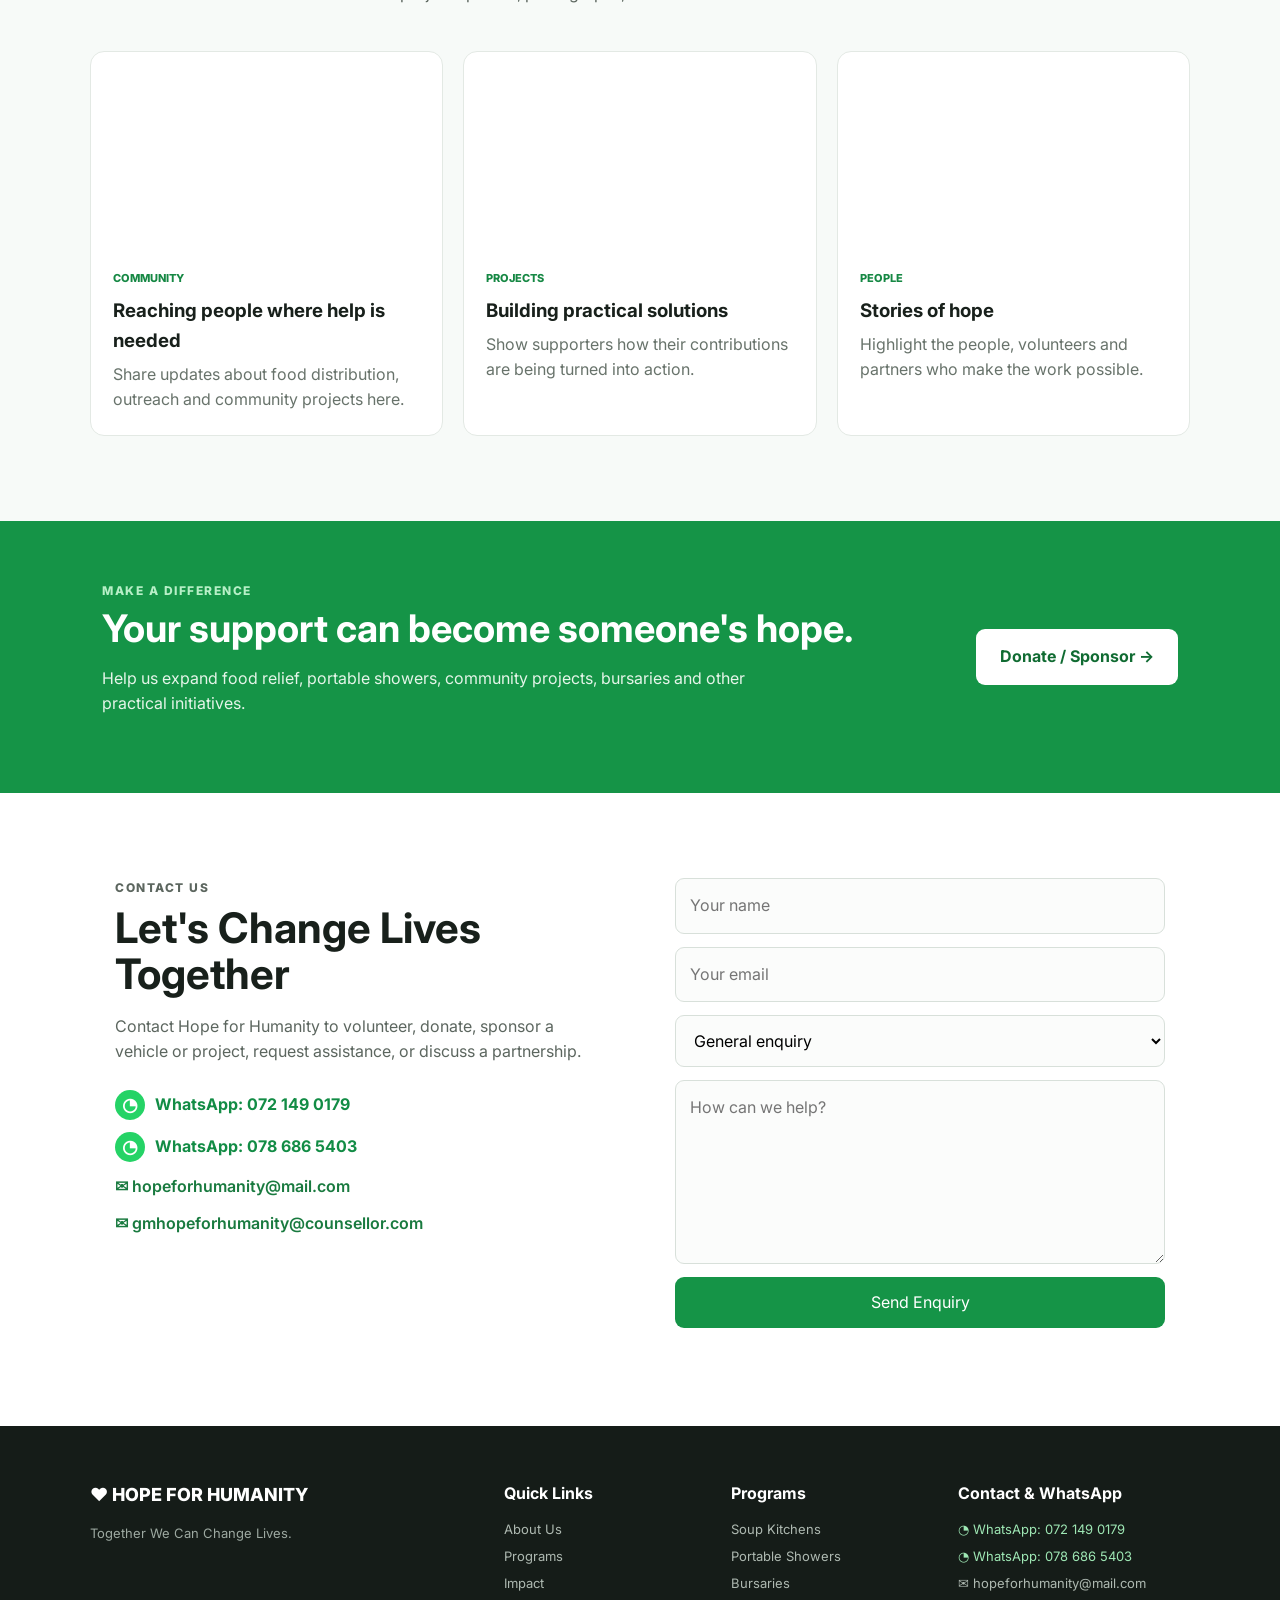
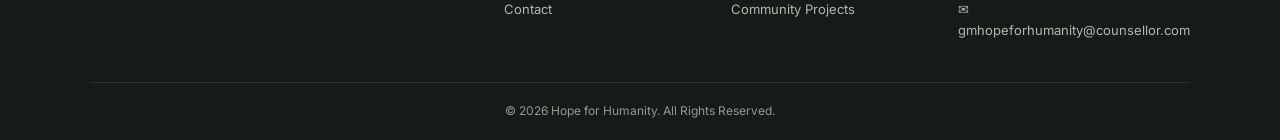
==== commit ff197698: "Add files via upload" ====
--- a/index.html
+++ b/index.html
@@ -1,144 +1,166 @@
-<!doctype html>
+<!DOCTYPE html>
 <html lang="en">
 <head>
-<meta charset="utf-8"><meta name="viewport" content="width=device-width,initial-scale=1">
-<title>Hope for Humanity | Dignity. Compassion. Action.</title>
-<meta name="description" content="Hope for Humanity — a non-profit organisation serving communities affected by homelessness, poverty and hardship.">
-<link rel="preconnect" href="https://fonts.googleapis.com"><link rel="preconnect" href="https://fonts.gstatic.com" crossorigin>
-<link href="https://fonts.googleapis.com/css2?family=DM+Sans:wght@400;500;600;700&family=Playfair+Display:wght@600;700&display=swap" rel="stylesheet">
-<link rel="stylesheet" href="style.css">
+  <meta charset="UTF-8">
+  <meta name="viewport" content="width=device-width, initial-scale=1.0">
+  <meta name="description" content="Hope for Humanity — bringing hope, dignity and practical support to people and communities in need.">
+  <title>Hope for Humanity | Together We Can Change Lives</title>
+  <link rel="preconnect" href="https://fonts.googleapis.com">
+  <link rel="preconnect" href="https://fonts.gstatic.com" crossorigin>
+  <link href="https://fonts.googleapis.com/css2?family=Inter:wght@400;500;600;700;800&display=swap" rel="stylesheet">
+  <link rel="stylesheet" href="style.css">
 </head>
 <body>
-<header>
- <div class="wrap nav">
-  <a href="#home" class="logo"><span class="logo-mark">H</span><span>Hope for <strong>Humanity</strong></span></a>
-  <button class="hamb" aria-label="Menu">☰</button>
-  <nav>
-   <a href="#home">Home</a><a href="#about">Who We Are</a><a href="#constitution">Constitution</a>
-   <a href="#programmes">Programmes</a><a href="#projects">Projects</a><a href="#gallery">Pictures</a>
-   <a href="#videos">Videos</a><a href="#members">Members</a><a href="#bursaries">Bursaries</a>
-   <a href="#sponsor">Sponsorship</a><a href="#donate" class="nav-cta">Donate</a><a href="#contact">Contact</a>
+<header class="site-header">
+  <a class="brand" href="#home" aria-label="Hope for Humanity home">
+    <span class="brand-mark">❤</span>
+    <span><strong>HOPE FOR<br>HUMANITY</strong><small>Together We Can Change Lives</small></span>
+  </a>
+  <button class="menu-toggle" aria-label="Open menu">☰</button>
+  <nav id="nav">
+    <a href="#home">Home</a>
+    <a href="#about">About Us</a>
+    <a href="#programs">Our Programs</a>
+    <a href="#impact">Impact</a>
+    <a href="#get-involved">Get Involved</a>
+    <a href="#news">News</a>
+    <a href="#contact">Contact</a>
+    <a class="nav-donate" href="#donate">♥ Donate Now</a>
   </nav>
- </div>
 </header>
 
+<main>
 <section id="home" class="hero">
- <div class="hero-bg"></div><div class="hero-shade"></div>
- <div class="wrap hero-content">
-  <div class="kicker">A COMMUNITY OF COMPASSION & ACTION</div>
-  <h1>Hope begins<br><em>with humanity.</em></h1>
-  <p>Standing alongside people affected by homelessness, poverty and hardship — while helping communities create dignity, opportunity and a better future.</p>
-  <div class="actions"><a class="btn gold" href="#donate">Make a Difference</a><a class="btn glass" href="#about">Our Mission</a></div>
- </div>
- <div class="hero-scroll">SCROLL TO EXPLORE ↓</div>
+  <div class="hero-overlay"></div>
+  <div class="hero-content">
+    <p class="eyebrow">HOPE • DIGNITY • ACTION</p>
+    <h1>Building a Better Tomorrow for Every Human</h1>
+    <p>Hope for Humanity is a non-profit organisation dedicated to bringing hope, practical support and opportunity to people and communities facing poverty, homelessness and hardship.</p>
+    <div class="hero-buttons">
+      <a class="btn primary" href="#donate">Support Our Cause ♥</a>
+      <a class="btn outline" href="#about">Learn More →</a>
+    </div>
+  </div>
 </section>
 
-<section class="statement"><div class="wrap statement-grid">
- <div><span class="number">01</span><h3>Immediate relief</h3><p>Food, hygiene, practical assistance and compassionate outreach for people in need.</p></div>
- <div><span class="number">02</span><h3>Human dignity</h3><p>Portable shower initiatives and essential support for people experiencing homelessness.</p></div>
- <div><span class="number">03</span><h3>Stronger communities</h3><p>Long-term community development, refurbishment and opportunity-building initiatives.</p></div>
-</div></section>
+<section id="about" class="section about">
+  <div class="section-grid">
+    <div>
+      <p class="eyebrow">ABOUT US</p>
+      <h2>Our Mission</h2>
+      <div class="accent-line"></div>
+      <p>Hope for Humanity exists to help people affected by homelessness and poverty and to create practical pathways toward dignity, stability and opportunity.</p>
+      <p>Our work includes food relief, mobile soup kitchens, portable shower facilities for homeless people, community support, education, bursaries, sponsorship initiatives and projects that help impoverished communities become stronger and more sustainable.</p>
+      <a class="text-link" href="#programs">Explore our programs →</a>
+    </div>
+    <div class="values">
+      <div class="value"><span>♥</span><div><h3>Compassion</h3><p>We treat every person with dignity, respect and kindness.</p></div></div>
+      <div class="value"><span>🤝</span><div><h3>Empowerment</h3><p>We support people with practical resources and opportunities.</p></div></div>
+      <div class="value"><span>🌍</span><div><h3>Community</h3><p>We work toward lasting positive change in communities.</p></div></div>
+    </div>
+  </div>
+</section>
 
-<section id="about" class="section"><div class="wrap split">
- <div class="photo tall"><img src="https://images.unsplash.com/photo-1559027615-cd4628902d4a?auto=format&fit=crop&w=1200&q=88" alt="Volunteers serving a community"></div>
- <div class="copy"><div class="eyebrow">WHO WE ARE</div><h2>Serving humanity with purpose.</h2>
- <p>Hope for Humanity is a non-profit organisation committed to assisting people and communities affected by homelessness, poverty, hunger and social hardship.</p>
- <p>Our work is grounded in compassion, dignity, practical action and the belief that meaningful change happens when communities, volunteers, organisations and responsible partners work together.</p>
- <div class="quote">“Every person deserves dignity, compassion and an opportunity to build a better future.”</div>
- <a class="arrow" href="#constitution">Read our foundation →</a></div>
-</div></section>
+<section id="programs" class="section programs">
+  <div class="section-heading">
+    <p class="eyebrow">OUR PROGRAMS</p>
+    <h2>How We Make a Difference</h2>
+    <p>Practical initiatives designed to reach people where help is needed most.</p>
+  </div>
+  <div class="cards">
+    <article class="card"><div class="card-icon">🍲</div><h3>Mobile Soup Kitchens</h3><p>Bringing nutritious meals and support directly to people experiencing homelessness and poverty.</p><a href="#contact">Get involved →</a></article>
+    <article class="card"><div class="card-icon">🚿</div><h3>Portable Showers</h3><p>Portable shower facilities that help homeless people access basic hygiene with dignity.</p><a href="#contact">Support this project →</a></article>
+    <article class="card"><div class="card-icon">🎓</div><h3>Bursaries & Education</h3><p>Helping young people access education, skills and opportunities that can change their future.</p><a href="#contact">Partner with us →</a></article>
+    <article class="card"><div class="card-icon">🏘️</div><h3>Community Development</h3><p>Supporting projects that improve impoverished areas and create stronger, more resilient communities.</p><a href="#contact">Learn more →</a></article>
+    <article class="card"><div class="card-icon">🚐</div><h3>Food & Vehicle Sponsorship</h3><p>Seeking sponsored vehicles and resources to deliver food and assistance to communities in need.</p><a href="#contact">Sponsor a project →</a></article>
+    <article class="card"><div class="card-icon">💚</div><h3>Hope & Human Support</h3><p>Connecting people with practical assistance, compassion and pathways toward a better life.</p><a href="#contact">Volunteer →</a></article>
+  </div>
+</section>
 
-<section id="constitution" class="section cream"><div class="wrap">
- <div class="section-head"><div class="eyebrow">OUR FOUNDATION</div><h2>Built on service, accountability and humanity.</h2><p>Our constitution provides the foundation for the organisation's purpose, governance and community work.</p></div>
- <div class="principles">
-  <article><b>01</b><h3>Poverty & hardship relief</h3><p>Assisting people affected by poverty, homelessness, hunger and difficult living conditions.</p></article>
-  <article><b>02</b><h3>Humanitarian assistance</h3><p>Providing practical support and essential relief to vulnerable people and communities.</p></article>
-  <article><b>03</b><h3>Community development</h3><p>Supporting initiatives that improve living conditions and create stronger, more sustainable communities.</p></article>
-  <article><b>04</b><h3>Good governance</h3><p>Operating through responsible leadership, membership, committees, accountability and transparent administration.</p></article>
- </div>
-</div></section>
+<section id="impact" class="impact">
+  <div class="impact-inner">
+    <div><p class="eyebrow">OUR IMPACT</p><h2>Changing Lives.<br>Creating Futures.</h2><p>Every donation, volunteer hour and partnership helps us reach further.</p></div>
+    <div class="stat"><strong>24/7</strong><span>Hope & support</span></div>
+    <div class="stat"><strong>6+</strong><span>Core initiatives</span></div>
+    <div class="stat"><strong>1</strong><span>Shared mission</span></div>
+  </div>
+</section>
 
-<section id="programmes" class="section"><div class="wrap"><div class="section-head"><div class="eyebrow">OUR PROGRAMMES</div><h2>Practical help. Real people. Lasting hope.</h2></div>
- <div class="programme-grid">
-  <article><span>01</span><div class="picon">🍲</div><h3>Mobile Soup Kitchens</h3><p>Taking nutritious meals and food relief to vulnerable people in different communities.</p></article>
-  <article><span>02</span><div class="picon">🚿</div><h3>Portable Showers</h3><p>Mobile shower facilities designed to restore hygiene, dignity and a sense of self-worth.</p></article>
-  <article><span>03</span><div class="picon">🧺</div><h3>Essential Relief</h3><p>Supporting people with food, clothing, blankets, hygiene items and other practical necessities.</p></article>
-  <article><span>04</span><div class="picon">🚐</div><h3>Community Outreach</h3><p>Seeking vehicles and logistical support to deliver assistance where it is needed most.</p></article>
-  <article><span>05</span><div class="picon">🏘️</div><h3>Community Renewal</h3><p>Working toward the refurbishment and urbanisation of impoverished areas in and around South Africa.</p></article>
-  <article><span>06</span><div class="picon">🤝</div><h3>Partnerships</h3><p>Bringing donors, businesses, volunteers and community partners together around meaningful projects.</p></article>
- </div>
-</div></section>
+<section id="get-involved" class="section involvement">
+  <div class="section-heading"><p class="eyebrow">GET INVOLVED</p><h2>Be the Hope Someone Needs</h2><p>There are many ways to stand with people and communities in need.</p></div>
+  <div class="involvement-grid">
+    <a class="involve" href="#donate"><span>♥</span><h3>Donate</h3><p>Your contribution can provide food, hygiene support and opportunities.</p></a>
+    <a class="involve" href="#contact"><span>✋</span><h3>Volunteer</h3><p>Give your time, skills and compassion to help our projects grow.</p></a>
+    <a class="involve" href="#contact"><span>📣</span><h3>Fundraise</h3><p>Start a campaign and help us reach more people in need.</p></a>
+    <a class="involve" href="#contact"><span>👥</span><h3>Partner</h3><p>Work with Hope for Humanity to create lasting change together.</p></a>
+  </div>
+</section>
 
-<section id="projects" class="feature"><div class="feature-image"></div><div class="feature-content"><div class="eyebrow">COMMUNITY DEVELOPMENT</div><h2>Building better places to live.</h2><p>Hope for Humanity seeks to support the refurbishment and urbanisation of impoverished areas in and around South Africa — helping improve living environments, dignity, infrastructure and access to opportunity.</p><p>Projects can be developed in partnership with communities, government, businesses, donors and other organisations.</p><a class="btn gold" href="#sponsor">Partner with us</a></div></section>
+<section id="news" class="section news">
+  <div class="section-heading"><p class="eyebrow">NEWS & STORIES</p><h2>Hope in Action</h2><p>Use this area for project updates, photographs, videos and stories from the communities we serve.</p></div>
+  <div class="news-grid">
+    <article><div class="photo photo-one"></div><div class="news-body"><span>Community</span><h3>Reaching people where help is needed</h3><p>Share updates about food distribution, outreach and community projects here.</p></div></article>
+    <article><div class="photo photo-two"></div><div class="news-body"><span>Projects</span><h3>Building practical solutions</h3><p>Show supporters how their contributions are being turned into action.</p></div></article>
+    <article><div class="photo photo-three"></div><div class="news-body"><span>People</span><h3>Stories of hope</h3><p>Highlight the people, volunteers and partners who make the work possible.</p></div></article>
+  </div>
+</section>
 
-<section id="gallery" class="section cream"><div class="wrap"><div class="section-head"><div class="eyebrow">PICTURES</div><h2>Humanity in action.</h2></div>
- <div class="gallery" id="photoGallery">
-  <button class="gallery-item" data-full="https://images.unsplash.com/photo-1469571486292-0ba58a3f068b?auto=format&fit=crop&w=1800&q=92"><img src="https://images.unsplash.com/photo-1469571486292-0ba58a3f068b?auto=format&fit=crop&w=1000&q=88" alt="Volunteers together"><span>Community Outreach</span></button>
-  <button class="gallery-item" data-full="https://images.unsplash.com/photo-1532629345422-7515f3d16bb6?auto=format&fit=crop&w=1800&q=92"><img src="https://images.unsplash.com/photo-1532629345422-7515f3d16bb6?auto=format&fit=crop&w=1000&q=88" alt="Community volunteers"><span>Volunteers</span></button>
-  <button class="gallery-item" data-full="https://images.unsplash.com/photo-1594708767771-a7502209ff51?auto=format&fit=crop&w=1800&q=92"><img src="https://images.unsplash.com/photo-1594708767771-a7502209ff51?auto=format&fit=crop&w=1000&q=88" alt="Community support"><span>Community Support</span></button>
-  <button class="gallery-item" data-full="https://images.unsplash.com/photo-1542810634-71277d95dcbb?auto=format&fit=crop&w=1800&q=92"><img src="https://images.unsplash.com/photo-1542810634-71277d95dcbb?auto=format&fit=crop&w=1000&q=88" alt="Child smiling"><span>Children & Hope</span></button>
-  <button class="gallery-item" data-full="https://images.unsplash.com/photo-1504159506876-f8338247a14a?auto=format&fit=crop&w=1800&q=92"><img src="https://images.unsplash.com/photo-1504159506876-f8338247a14a?auto=format&fit=crop&w=1000&q=88" alt="Volunteers helping"><span>Helping Hands</span></button>
-  <button class="gallery-item" data-full="https://images.unsplash.com/photo-1488521787991-ed7bbaae773c?auto=format&fit=crop&w=1800&q=92"><img src="https://images.unsplash.com/photo-1488521787991-ed7bbaae773c?auto=format&fit=crop&w=1000&q=88" alt="Children together"><span>A Brighter Future</span></button>
-  <button class="gallery-item" data-full="https://images.unsplash.com/photo-1559027615-cd4628902d4a?auto=format&fit=crop&w=1800&q=92"><img src="https://images.unsplash.com/photo-1559027615-cd4628902d4a?auto=format&fit=crop&w=1000&q=88" alt="Volunteers serving"><span>Serving Communities</span></button>
-  <button class="gallery-item" data-full="https://images.unsplash.com/photo-1559027615-028f8c8c3c19?auto=format&fit=crop&w=1800&q=92"><img src="https://images.unsplash.com/photo-1559027615-028f8c8c3c19?auto=format&fit=crop&w=1000&q=88" alt="People volunteering"><span>Partnership</span></button>
-  <button class="gallery-item" data-full="https://images.unsplash.com/photo-1531206715517-5c0ba140b2b8?auto=format&fit=crop&w=1800&q=92"><img src="https://images.unsplash.com/photo-1531206715517-5c0ba140b2b8?auto=format&fit=crop&w=1000&q=88" alt="People in a community"><span>Community Life</span></button>
-  <button class="gallery-item" data-full="https://images.unsplash.com/photo-1509099836639-18ba02c0c1d0?auto=format&fit=crop&w=1800&q=92"><img src="https://images.unsplash.com/photo-1509099836639-18ba02c0c1d0?auto=format&fit=crop&w=1000&q=88" alt="Children learning"><span>Education</span></button>
-  <button class="gallery-item" data-full="https://images.unsplash.com/photo-1516627145497-ae6968895b74?auto=format&fit=crop&w=1800&q=92"><img src="https://images.unsplash.com/photo-1516627145497-ae6968895b74?auto=format&fit=crop&w=1000&q=88" alt="Family and community"><span>Family & Dignity</span></button>
-  <button class="gallery-item" data-full="https://images.unsplash.com/photo-1529156069898-49953e39b3ac?auto=format&fit=crop&w=1800&q=92"><img src="https://images.unsplash.com/photo-1529156069898-49953e39b3ac?auto=format&fit=crop&w=1000&q=88" alt="Friends together"><span>Together We Can</span></button>
+<section id="donate" class="donate">
+  <div><p class="eyebrow">MAKE A DIFFERENCE</p><h2>Your support can become someone's hope.</h2><p>Help us expand food relief, portable showers, community projects, bursaries and other practical initiatives.</p></div>
+  <a class="btn light" href="#contact">Donate / Sponsor →</a>
+</section>
+
+<section id="contact" class="section contact">
+  <div class="contact-grid">
+    <div><p class="eyebrow">CONTACT US</p><h2>Let's Change Lives Together</h2><p>Contact Hope for Humanity to volunteer, donate, sponsor a vehicle or project, request assistance, or discuss a partnership.</p>
+      <div class="contact-details">
+        <a class="whatsapp-link" href="https://wa.me/27721490179" target="_blank" rel="noopener">
+          <span class="wa-icon" aria-hidden="true">◔</span> WhatsApp: 072 149 0179
+        </a>
+        <a class="whatsapp-link" href="https://wa.me/27786865403" target="_blank" rel="noopener">
+          <span class="wa-icon" aria-hidden="true">◔</span> WhatsApp: 078 686 5403
+        </a>
+        <a class="email-link" href="mailto:hopeforhumanity@mail.com">✉ hopeforhumanity@mail.com</a>
+        <a class="email-link" href="mailto:gmhopeforhumanity@counsellor.com">✉ gmhopeforhumanity@counsellor.com</a>
+      </div>
+    </div>
+    <form id="contactForm">
+      <input type="text" id="name" placeholder="Your name" required>
+      <input type="email" id="email" placeholder="Your email" required>
+      <select id="reason"><option>General enquiry</option><option>Donate</option><option>Volunteer</option><option>Sponsorship</option><option>Partnership</option><option>Community assistance</option></select>
+      <textarea id="message" rows="6" placeholder="How can we help?" required></textarea>
+      <button class="btn primary" type="submit">Send Enquiry</button>
+      <p id="formMessage" class="form-message"></p>
+    </form>
+  </div>
+</section>
+</main>
+
+<footer>
+  <div class="footer-grid">
+    <div><div class="footer-brand">❤ HOPE FOR HUMANITY</div><p>Together We Can Change Lives.</p></div>
+    <div><h4>Quick Links</h4><a href="#about">About Us</a><a href="#programs">Programs</a><a href="#impact">Impact</a><a href="#contact">Contact</a></div>
+    <div><h4>Programs</h4><a href="#programs">Soup Kitchens</a><a href="#programs">Portable Showers</a><a href="#programs">Bursaries</a><a href="#programs">Community Projects</a></div>
+    <div><h4>Contact & WhatsApp</h4>
+      <a class="footer-wa" href="https://wa.me/27721490179" target="_blank" rel="noopener">◔ WhatsApp: 072 149 0179</a>
+      <a class="footer-wa" href="https://wa.me/27786865403" target="_blank" rel="noopener">◔ WhatsApp: 078 686 5403</a>
+      <a href="mailto:hopeforhumanity@mail.com">✉ hopeforhumanity@mail.com</a>
+      <a href="mailto:gmhopeforhumanity@counsellor.com">✉ gmhopeforhumanity@counsellor.com</a>
+    </div>
+  </div>
+  <div class="copyright">© 2026 Hope for Humanity. All Rights Reserved.</div>
+</footer>
+
+<script src="script.js"></script>
+
+<div class="whatsapp-float">
+  <a href="https://wa.me/27721490179" target="_blank" rel="noopener" aria-label="WhatsApp Hope for Humanity on 072 149 0179">
+    <span class="wa-logo">◔</span><span>072 149 0179</span>
+  </a>
+  <a href="https://wa.me/27786865403" target="_blank" rel="noopener" aria-label="WhatsApp Hope for Humanity on 078 686 5403">
+    <span class="wa-logo">◔</span><span>078 686 5403</span>
+  </a>
 </div>
-<p class="note">12 starter photographs are included. Tap any photograph to view it larger. Replace these with your own Hope for Humanity photographs whenever you are ready.</p>Professional starter imagery is included. Your own Hope for Humanity photographs can be added later without changing the design.</p>
-</div></section>
 
-<section class="motion-strip">
- <div class="wrap motion-wrap">
-  <div><div class="eyebrow">MOTION & STORY</div><h2>Bring the mission to life.</h2><p>Animated GIFs can be used tastefully for campaigns, calls to action and programme highlights.</p></div>
-  <div class="gif-card">
-   <div class="pulse-heart">♥</div><div><strong>GIVE HOPE</strong><small>Every act of kindness matters.</small></div>
-  </div>
-  <div class="gif-card">
-   <div class="pulse-hands">🤝</div><div><strong>STAND TOGETHER</strong><small>Compassion becomes action.</small></div>
-  </div>
- </div>
-</section>
-<div class="lightbox" id="lightbox" aria-hidden="true"><button class="close-lightbox" aria-label="Close">×</button><img id="lightboxImg" alt=""><p id="lightboxCaption"></p></div>
-<section id="videos" class="section dark"><div class="wrap split video">
- <div><div class="eyebrow">VIDEOS</div><h2>Give people a reason to care.</h2><p>Use this space for Hope for Humanity project stories, community visits, interviews and campaign videos.</p><a class="btn glass" href="#" onclick="videoNotice();return false">Watch our stories</a></div>
- <div class="video-card">
- <div class="play">▶</div><h3>Hope for Humanity Stories</h3>
- <p>Add YouTube or Facebook videos here as the organisation creates them.</p>
- <div class="video-badges"><span>PROJECTS</span><span>OUTREACH</span><span>COMMUNITY</span></div>
-</div>
-</div></section>
-
-<section id="members" class="section"><div class="wrap"><div class="section-head"><div class="eyebrow">OUR PEOPLE</div><h2>People make the mission possible.</h2></div>
- <div class="member-grid"><article><div class="avatar">HFH</div><h3>Management Committee</h3><p>Responsible leadership, governance and oversight of the organisation.</p></article>
- <article><div class="avatar">VOL</div><h3>Volunteers</h3><p>Compassionate people contributing their time, skills and energy.</p></article>
- <article><div class="avatar">COM</div><h3>Community Partners</h3><p>Organisations and individuals helping projects reach the people who need them.</p></article></div>
-</div></section>
-
-<section id="bursaries" class="section bursary"><div class="wrap split"><div class="copy"><div class="eyebrow">BURSARIES</div><h2>Education can change a life.</h2><p>The website includes a dedicated bursary area for educational assistance programmes and future applications. Programme criteria and application dates can be published here when confirmed.</p><a class="btn gold" href="mailto:hopeforhumanity@mail.com?subject=Bursary%20Enquiry">Bursary Enquiry</a></div><div class="education-card"><span>🎓</span><h3>Opportunity through education</h3><p>Helping deserving people pursue a brighter future.</p></div></div></section>
-
-<section id="sponsor" class="section"><div class="wrap split"><div class="photo"><img src="https://images.unsplash.com/photo-1559027615-028f8c8c3c19?auto=format&fit=crop&w=1200&q=88" alt="People volunteering"></div><div class="copy"><div class="eyebrow">SPONSORSHIP</div><h2>Partner with a purpose.</h2><p>Support a programme, sponsor equipment or vehicles, contribute food and supplies, or partner with us on community development.</p>
- <ul><li>Mobile soup kitchens</li><li>Portable shower facilities</li><li>Food and essential relief</li><li>Vehicles and logistics</li><li>Community refurbishment projects</li><li>Educational assistance</li></ul>
- <a class="btn gold" href="mailto:gmhopeforhumanity@counsellor.com?subject=Sponsorship%20Enquiry">Become a Sponsor</a></div></div></section>
-
-<section id="donate" class="donate"><div class="wrap donate-inner"><div class="eyebrow">MAKE A DIFFERENCE</div><h2>Turn compassion into action.</h2><p>Your support can help us reach people with food, dignity, practical assistance and community development.</p><div class="actions"><a class="btn gold" href="mailto:hopeforhumanity@mail.com?subject=Donation%20Enquiry">Donate / Enquire</a><a class="btn glass" href="#contact">Contact Hope for Humanity</a></div></div></section>
-
-<section id="contact" class="section contact"><div class="wrap"><div class="section-head"><div class="eyebrow">CONTACT</div><h2>Let's create hope together.</h2><p>Reach Hope for Humanity directly using the details below.</p></div>
- <div class="contact-grid">
-  <a href="mailto:hopeforhumanity@mail.com"><small>EMAIL</small><strong>hopeforhumanity@mail.com</strong></a>
-  <a href="mailto:gmhopeforhumanity@counsellor.com"><small>EMAIL</small><strong>gmhopeforhumanity@counsellor.com</strong></a>
-  <a href="tel:+27721490179"><small>MOBILE / WHATSAPP</small><strong>+27 72 149 0179</strong></a>
-  <a href="tel:+27786865403"><small>MOBILE / WHATSAPP</small><strong>+27 78 686 5403</strong></a>
- </div>
-</div></section>
-</main>
-<section class="photo-wall"><div class="wrap"><div class="eyebrow">THE HOPE WALL</div><h2>Many hands. One humanity.</h2><div class="wall-grid">
-<img src="https://images.unsplash.com/photo-1469571486292-0ba58a3f068b?auto=format&fit=crop&w=900&q=82" alt="">
-<img src="https://images.unsplash.com/photo-1532629345422-7515f3d16bb6?auto=format&fit=crop&w=900&q=82" alt="">
-<img src="https://images.unsplash.com/photo-1559027615-cd4628902d4a?auto=format&fit=crop&w=900&q=82" alt="">
-<img src="https://images.unsplash.com/photo-1542810634-71277d95dcbb?auto=format&fit=crop&w=900&q=82" alt="">
-<img src="https://images.unsplash.com/photo-1529156069898-49953e39b3ac?auto=format&fit=crop&w=900&q=82" alt="">
-</div></div></section><footer><div class="wrap footer"><div class="logo"><span class="logo-mark">H</span><span>Hope for <strong>Humanity</strong></span></div><div class="footer-links"><a href="#about">Who We Are</a><a href="#programmes">Programmes</a><a href="#donate">Donate</a><a href="#contact">Contact</a></div><p>© 2026 Hope for Humanity. Serving humanity with dignity, compassion and action.</p></div></footer>
-<script src="script.js"></script>
-</body></html>+</body>
+</html>
--- a/style.css
+++ b/style.css
@@ -1,10 +1,11 @@
-*{box-sizing:border-box}html{scroll-behavior:smooth}body{margin:0;color:#26342e;background:#fff;font-family:"DM Sans",sans-serif;line-height:1.7}h1,h2,h3{font-family:"Playfair Display",serif;line-height:1.12}h1{font-size:clamp(3.2rem,7vw,7rem);margin:15px 0 25px}h1 em{color:#e1b85f;font-style:normal}h2{font-size:clamp(2.3rem,4.5vw,4.3rem);margin:12px 0 22px}h3{font-size:1.5rem}.wrap{width:min(1160px,92%);margin:auto}.eyebrow,.kicker{letter-spacing:3px;font-size:.74rem;font-weight:800;color:#b98129}.section{padding:110px 0}.cream{background:#f5f0e5}.dark{background:#12382e;color:#fff}.dark h2{color:#fff}header{height:78px;position:fixed;z-index:30;left:0;right:0;top:0;background:rgba(255,255,255,.94);backdrop-filter:blur(16px);border-bottom:1px solid #e6e9e5}.nav{height:100%;display:flex;align-items:center;justify-content:space-between}.logo{display:flex;align-items:center;gap:10px;text-decoration:none;color:#173b30;font-size:1.12rem}.logo strong{color:#b87820}.logo-mark{width:38px;height:38px;border-radius:50%;background:#c89439;color:white;display:grid;place-items:center;font-family:"Playfair Display",serif;font-weight:700}.nav nav{}.nav nav{display:flex;align-items:center;gap:14px}.nav nav a{font-size:.79rem;font-weight:700;text-decoration:none;color:#35443e}.nav-cta{background:#b77a25!important;color:white!important;padding:10px 16px;border-radius:30px}.hamb{display:none;border:0;background:transparent;font-size:28px}.hero{min-height:820px;padding-top:78px;display:flex;align-items:center;position:relative;color:#fff}.hero-bg{position:absolute;inset:0;background:url("https://images.unsplash.com/photo-1469571486292-0ba58a3f068b?auto=format&fit=crop&w=2200&q=90") center/cover}.hero-shade{position:absolute;inset:0;background:linear-gradient(90deg,rgba(7,34,27,.94),rgba(9,44,35,.6),rgba(9,44,35,.16))}.hero-content{position:relative;max-width:820px}.hero-content p{font-size:1.18rem;max-width:690px}.actions{display:flex;gap:14px;flex-wrap:wrap;margin-top:30px}.btn{display:inline-block;padding:14px 25px;border-radius:4px;text-decoration:none;font-weight:800}.gold{background:#bd812a;color:#fff}.glass{border:1px solid rgba(255,255,255,.6);color:#fff;background:rgba(255,255,255,.08)}.hero-scroll{position:absolute;bottom:28px;left:4%;font-size:.7rem;letter-spacing:2px;opacity:.7}.statement{background:#193f34;color:#fff}.statement-grid{display:grid;grid-template-columns:repeat(3,1fr)}.statement-grid>div{padding:42px 38px;border-right:1px solid rgba(255,255,255,.13)}.statement-grid>div:last-child{border:0}.number{color:#d4aa5a;font-size:.75rem;font-weight:800}.statement h3{margin:8px 0}.statement p{color:#cad6d1}.split{display:grid;grid-template-columns:1fr 1fr;gap:80px;align-items:center}.photo{border-radius:4px;overflow:hidden}.photo.tall img{aspect-ratio:4/5}.photo img{width:100%;display:block;object-fit:cover}.copy p{font-size:1.03rem}.quote{margin:28px 0;padding:20px 24px;border-left:3px solid #c28a35;background:#f7f4ec;font-family:"Playfair Display",serif;font-size:1.15rem}.arrow{color:#a66c1d;text-decoration:none;font-weight:800}.section-head{max-width:780px;margin-bottom:55px}.principles{display:grid;grid-template-columns:repeat(4,1fr);gap:18px}.principles article{background:white;padding:30px;border-top:3px solid #c08a3a}.principles b{color:#b67a25}.programme-grid{display:grid;grid-template-columns:repeat(3,1fr);gap:18px}.programme-grid article{padding:30px;background:#f8faf8;border:1px solid #e5eae6;position:relative;min-height:270px}.programme-grid article>span{position:absolute;right:20px;top:18px;color:#c08b3b;font-size:.75rem;font-weight:800}.picon{font-size:34px;margin-bottom:12px}.feature{display:grid;grid-template-columns:1fr 1fr;background:#183f34;color:#fff}.feature-image{min-height:610px;background:url("https://images.unsplash.com/photo-1489493585363-d69421e0edd3?auto=format&fit=crop&w=1400&q=88") center/cover}.feature-content{padding:90px max(6vw,40px);align-self:center}.feature-content h2{color:#fff}.gallery{display:grid;grid-template-columns:repeat(3,1fr);gap:15px}.gallery img{width:100%;height:300px;object-fit:cover}.note{text-align:center;color:#6c7771;font-size:.82rem;margin-top:18px}.video{align-items:center}.video-card{height:360px;background:linear-gradient(145deg,#214f40,#0c2c24);display:grid;place-items:center;align-content:center;text-align:center;border:1px solid rgba(255,255,255,.12)}.play{width:75px;height:75px;border-radius:50%;display:grid;place-items:center;background:#c89439;font-size:24px;margin-bottom:15px}.member-grid{display:grid;grid-template-columns:repeat(3,1fr);gap:20px}.member-grid article{text-align:center;padding:35px;background:#f6f8f6}.avatar{width:100px;height:100px;margin:0 auto 18px;border-radius:50%;display:grid;place-items:center;background:#dce7e1;color:#2a594b;font-weight:800}.bursary{background:#efe6d3}.education-card{padding:55px;background:#fff;border:1px solid #e0d5bf;text-align:center}.education-card span{font-size:48px}.copy ul{padding-left:20px}.copy li{margin:9px 0}.copy li::marker{color:#bb7d22}.donate{padding:105px 0;background:linear-gradient(120deg,#12382e,#1e4c3e);color:#fff;text-align:center}.donate-inner{max-width:850px}.donate h2{color:#fff}.contact-grid{display:grid;grid-template-columns:repeat(2,1fr);gap:16px}.contact-grid a{padding:28px;text-decoration:none;color:#24463b;border:1px solid #e0e6e1;background:#fff}.contact-grid small,.contact-grid strong{display:block}.contact-grid small{font-size:.68rem;letter-spacing:2px;color:#b17a2a;font-weight:800}.contact-grid strong{font-size:1.05rem;margin-top:4px}footer{background:#0d2b24;color:#c9d5d0;padding:40px 0}.footer{display:grid;grid-template-columns:1fr auto;gap:20px;align-items:center}.footer .logo{color:white}.footer-links{display:flex;gap:20px}.footer-links a{color:#c9d5d0;text-decoration:none;font-size:.85rem}.footer p{grid-column:1/-1;border-top:1px solid rgba(255,255,255,.1);padding-top:18px;margin:10px 0 0;font-size:.78rem}@media(max-width:1050px){.nav nav{gap:8px}.nav nav a{font-size:.7rem}}@media(max-width:820px){.hamb{display:block}.nav nav{display:none;position:absolute;top:78px;left:0;right:0;background:#fff;padding:15px 5%;flex-direction:column;align-items:stretch;box-shadow:0 15px 30px rgba(0,0,0,.1)}.nav nav.open{display:flex}.nav nav a{font-size:.9rem;padding:8px}.split,.feature{grid-template-columns:1fr}.feature-image{min-height:400px}.principles,.programme-grid{grid-template-columns:repeat(2,1fr)}.statement-grid{grid-template-columns:1fr}.statement-grid>div{border-right:0;border-bottom:1px solid rgba(255,255,255,.13)}}@media(max-width:560px){.section{padding:75px 0}.hero{min-height:700px}.principles,.programme-grid,.gallery,.member-grid,.contact-grid{grid-template-columns:1fr}.gallery img{height:280px}.footer{grid-template-columns:1fr}.footer-links{flex-wrap:wrap}.footer p{grid-column:auto}}
+*{box-sizing:border-box}html{scroll-behavior:smooth}body{margin:0;font-family:Inter,Arial,sans-serif;color:#18201b;background:#fff;line-height:1.6}a{text-decoration:none;color:inherit}.site-header{height:76px;display:flex;align-items:center;justify-content:space-between;padding:0 5%;background:#fff;position:sticky;top:0;z-index:50;box-shadow:0 2px 14px #00000012}.brand{display:flex;align-items:center;gap:10px}.brand-mark{width:42px;height:42px;border-radius:50%;background:#159447;color:white;display:grid;place-items:center;font-size:20px}.brand strong{display:block;line-height:.95;font-size:16px}.brand small{display:block;font-size:8px;color:#647067;margin-top:4px}nav{display:flex;align-items:center;gap:25px;font-size:13px;font-weight:600}nav a:hover{color:#138a42}.nav-donate{background:#159447;color:#fff;padding:11px 18px;border-radius:9px}.menu-toggle{display:none;border:0;background:none;font-size:25px}.hero{min-height:610px;background-image:url('https://images.unsplash.com/photo-1488521787991-ed7bbaae773c?auto=format&fit=crop&w=1800&q=85');background-size:cover;background-position:center;position:relative;display:flex;align-items:center}.hero-overlay{position:absolute;inset:0;background:linear-gradient(90deg,#111b16e8 0%,#111b168f 48%,#111b1630 100%)}.hero-content{position:relative;color:#fff;width:min(650px,90%);margin-left:8%;padding:60px 0}.hero h1{font-size:clamp(42px,6vw,72px);line-height:1.03;margin:10px 0 20px;letter-spacing:-2px}.hero p:not(.eyebrow){font-size:18px;max-width:590px;color:#f2f4f2}.eyebrow{font-size:12px;letter-spacing:1.5px;font-weight:800;color:#198b45;margin:0 0 8px}.hero .eyebrow{color:#a9efbd}.hero-buttons{display:flex;gap:14px;margin-top:28px}.btn{display:inline-block;padding:13px 22px;border-radius:9px;font-weight:700;border:2px solid transparent}.primary{background:#159447;color:white}.primary:hover{background:#0e7536}.outline{border-color:#fff;color:#fff}.light{background:#fff;color:#106b32}.section{padding:85px 7%}.section-grid{max-width:1180px;margin:auto;display:grid;grid-template-columns:1fr 1fr;gap:70px;align-items:center}.section h2{font-size:42px;line-height:1.1;margin:5px 0 12px}.accent-line{height:3px;width:45px;background:#159447;margin-bottom:22px}.section p{color:#5c665f}.values{display:grid;gap:18px}.value{display:flex;gap:18px;align-items:flex-start}.value>span{width:48px;height:48px;border-radius:50%;background:#e5f4e9;color:#168844;display:grid;place-items:center;font-size:22px;flex:none}.value h3{margin:0 0 3px}.value p{margin:0}.text-link,.card a{color:#168844;font-weight:700}.programs{background:#f7faf8}.section-heading{text-align:center;max-width:760px;margin:0 auto 45px}.section-heading h2{margin-bottom:10px}.cards{max-width:1180px;margin:auto;display:grid;grid-template-columns:repeat(3,1fr);gap:20px}.card{background:white;border:1px solid #e5ebe7;border-radius:14px;padding:28px;box-shadow:0 8px 25px #14301d0a}.card-icon{font-size:32px;width:60px;height:60px;border-radius:50%;background:#e7f6eb;display:grid;place-items:center;margin-bottom:16px}.card h3{margin:0 0 7px}.card p{min-height:80px}.impact{background:#10251a;color:#fff;padding:65px 7%}.impact-inner{max-width:1180px;margin:auto;display:grid;grid-template-columns:2fr repeat(3,1fr);gap:30px;align-items:center}.impact h2{font-size:36px;line-height:1.05;margin:0 0 12px}.impact p{color:#c7d2ca}.impact .eyebrow{color:#a9efbd}.stat{border-left:1px solid #ffffff44;padding-left:25px}.stat strong{display:block;font-size:34px;color:#a9ef75}.stat span{font-size:13px;color:#d8e1db}.involvement{background:#fff}.involvement-grid{max-width:1180px;margin:auto;display:grid;grid-template-columns:repeat(4,1fr);gap:18px}.involve{border:1px solid #e2e8e3;border-radius:13px;padding:25px;background:#fff;transition:.2s}.involve:hover{transform:translateY(-4px);box-shadow:0 10px 25px #0000000c}.involve span{font-size:25px;color:#159447}.involve h3{margin:10px 0 5px}.involve p{margin:0;color:#657067;font-size:14px}.news{background:#f7faf8}.news-grid{max-width:1180px;margin:auto;display:grid;grid-template-columns:repeat(3,1fr);gap:20px}.news-grid article{background:#fff;border-radius:14px;overflow:hidden;border:1px solid #e3e9e4}.photo{height:190px;background-size:cover;background-position:center}.photo-one{background-image:url('https://images.unsplash.com/photo-1593113646773-028c64a8f1b8?auto=format&fit=crop&w=900&q=80')}.photo-two{background-image:url('https://images.unsplash.com/photo-1559027615-cd4628902d4a?auto=format&fit=crop&w=900&q=80')}.photo-three{background-image:url('https://images.unsplash.com/photo-1531206715517-5c0ba140b2b8?auto=format&fit=crop&w=900&q=80')}.news-body{padding:22px}.news-body span{font-size:11px;color:#168844;font-weight:800;text-transform:uppercase}.news-body h3{margin:6px 0}.news-body p{margin:0;color:#68736b}.donate{background:#159447;color:#fff;padding:60px 8%;display:flex;justify-content:space-between;align-items:center;gap:30px}.donate h2{font-size:38px;line-height:1.1;margin:0 0 10px}.donate p:not(.eyebrow){max-width:700px;color:#e5f5e9}.donate .eyebrow{color:#b7efc7}.contact-grid{max-width:1050px;margin:auto;display:grid;grid-template-columns:1fr 1fr;gap:70px}.contact-details{display:grid;gap:12px;margin-top:25px}.contact-details a{font-weight:600;color:#197a3f}.contact form,form{display:grid;gap:13px}input,select,textarea{width:100%;padding:14px;border:1px solid #d8e0da;border-radius:9px;font:inherit;background:#fbfcfb}textarea{resize:vertical}.form-message{font-size:13px;color:#168844;margin:0}.contact .btn{border:0;cursor:pointer;font:inherit}footer{background:#151c18;color:#d7ded9;padding:55px 7% 20px}.footer-grid{max-width:1180px;margin:auto;display:grid;grid-template-columns:2fr 1fr 1fr 1fr;gap:40px}.footer-brand{font-size:18px;font-weight:800;color:#fff}.footer-grid h4{color:#fff;margin:0 0 12px}.footer-grid a{display:block;color:#aeb9b1;font-size:13px;margin:6px 0}.footer-grid p{color:#9da9a1;font-size:13px}.copyright{max-width:1180px;margin:35px auto 0;padding-top:18px;border-top:1px solid #ffffff18;color:#8f9b93;font-size:12px;text-align:center}@media(max-width:900px){nav{display:none;position:absolute;top:76px;left:0;right:0;background:#fff;padding:20px 7%;flex-direction:column;align-items:flex-start;box-shadow:0 10px 20px #0001}.menu-toggle{display:block}nav.open{display:flex}.cards{grid-template-columns:repeat(2,1fr)}.involvement-grid{grid-template-columns:repeat(2,1fr)}.impact-inner{grid-template-columns:1fr 1fr}.impact-inner>div:first-child{grid-column:1/-1}.contact-grid,.section-grid{grid-template-columns:1fr}.news-grid{grid-template-columns:1fr}.footer-grid{grid-template-columns:1fr 1fr}.hero-content{margin-left:6%}}@media(max-width:600px){.site-header{padding:0 5%}.hero{min-height:650px}.hero-content{margin:auto;padding:45px 7%}.hero h1{font-size:44px}.hero-buttons{flex-direction:column}.section{padding:60px 6%}.section h2{font-size:34px}.cards,.involvement-grid,.impact-inner,.footer-grid{grid-template-columns:1fr}.donate{flex-direction:column;align-items:flex-start}.stat{border-left:0;border-top:1px solid #ffffff44;padding:20px 0 0}.brand strong{font-size:14px}}
 
-.gallery{grid-template-columns:repeat(4,1fr)!important}
-.gallery-item{position:relative;border:0;padding:0;background:#000;overflow:hidden;cursor:pointer;height:280px}
-.gallery-item img{width:100%;height:100%;object-fit:cover;transition:transform .5s,filter .5s}
-.gallery-item span{position:absolute;left:14px;bottom:12px;color:#fff;background:rgba(13,43,36,.82);padding:6px 10px;font-size:.7rem;letter-spacing:1px;font-weight:700}
-.gallery-item:hover img{transform:scale(1.07);filter:brightness(.75)}
-.motion-strip{background:#dce8e1;padding:70px 0}.motion-wrap{display:grid;grid-template-columns:1.4fr .8fr .8fr;gap:20px;align-items:center}.motion-wrap h2{margin-bottom:10px}.gif-card{min-height:145px;background:#fff;padding:22px;display:flex;align-items:center;gap:18px;border-left:4px solid #c38a37;box-shadow:0 10px 25px rgba(20,50,40,.08)}.gif-card strong,.gif-card small{display:block}.gif-card small{color:#6c7771;margin-top:3px}.pulse-heart,.pulse-hands{font-size:42px;animation:pulse 1.7s infinite}.pulse-heart{color:#bd812a}.pulse-hands{animation:floaty 2.2s ease-in-out infinite}@keyframes pulse{0%,100%{transform:scale(1)}50%{transform:scale(1.2)}}@keyframes floaty{0%,100%{transform:translateY(0)}50%{transform:translateY(-7px)}}.lightbox{display:none;position:fixed;z-index:100;inset:0;background:rgba(3,16,13,.94);align-items:center;justify-content:center;flex-direction:column;padding:5vh 5vw}.lightbox.open{display:flex}.lightbox img{max-width:92vw;max-height:80vh;object-fit:contain;box-shadow:0 20px 70px #000}.lightbox p{color:#fff;margin:15px 0 0}.close-lightbox{position:absolute;top:20px;right:28px;background:none;border:0;color:#fff;font-size:42px;cursor:pointer}.video-badges{display:flex;gap:7px;justify-content:center;flex-wrap:wrap;margin-top:16px}.video-badges span{font-size:.62rem;letter-spacing:1px;border:1px solid rgba(255,255,255,.25);padding:5px 8px}.photo-wall{padding:90px 0;background:#102f27;color:#fff}.photo-wall h2{color:#fff;margin-top:10px}.wall-grid{display:grid;grid-template-columns:2fr 1fr 1fr 1fr;grid-template-rows:190px 190px;gap:8px;margin-top:35px}.wall-grid img{width:100%;height:100%;object-fit:cover}.wall-grid img:first-child{grid-row:span 2}.wall-grid img:last-child{grid-column:3/5}
-@media(max-width:900px){.gallery{grid-template-columns:repeat(3,1fr)!important}.motion-wrap{grid-template-columns:1fr 1fr}.motion-wrap>div:first-child{grid-column:1/-1}.wall-grid{grid-template-columns:repeat(3,1fr);grid-template-rows:180px 180px}.wall-grid img:first-child{grid-row:auto}.wall-grid img:last-child{grid-column:auto}}
-@media(max-width:600px){.gallery{grid-template-columns:repeat(2,1fr)!important}.gallery-item{height:230px}.motion-wrap{grid-template-columns:1fr}.motion-wrap>div:first-child{grid-column:auto}.wall-grid{grid-template-columns:repeat(2,1fr);grid-template-rows:160px 160px 160px}.wall-grid img:last-child{grid-column:auto}.wall-grid img:first-child{grid-column:span 2}}
+.contact-details .whatsapp-link{font-weight:700;color:#128c45;display:flex;align-items:center;gap:10px}
+.wa-icon,.wa-logo{width:30px;height:30px;border-radius:50%;background:#25D366;color:#fff;display:inline-grid;place-items:center;font-size:18px;font-weight:800;line-height:1}
+.email-link{font-weight:600;color:#197a3f}
+.footer-wa{color:#9ee7b4!important}
+.whatsapp-float{position:fixed;right:18px;bottom:18px;z-index:60;display:flex;flex-direction:column;gap:8px}
+.whatsapp-float a{display:flex;align-items:center;gap:8px;background:#25D366;color:#fff;padding:9px 13px;border-radius:25px;font-size:12px;font-weight:800;box-shadow:0 5px 18px #0003}
+.whatsapp-float a:hover{background:#1fb857}
+.whatsapp-float .wa-logo{width:27px;height:27px;background:#fff;color:#25D366;font-size:16px}
+@media(max-width:600px){.whatsapp-float{right:10px;bottom:10px}.whatsapp-float a{padding:8px 10px;font-size:11px}}
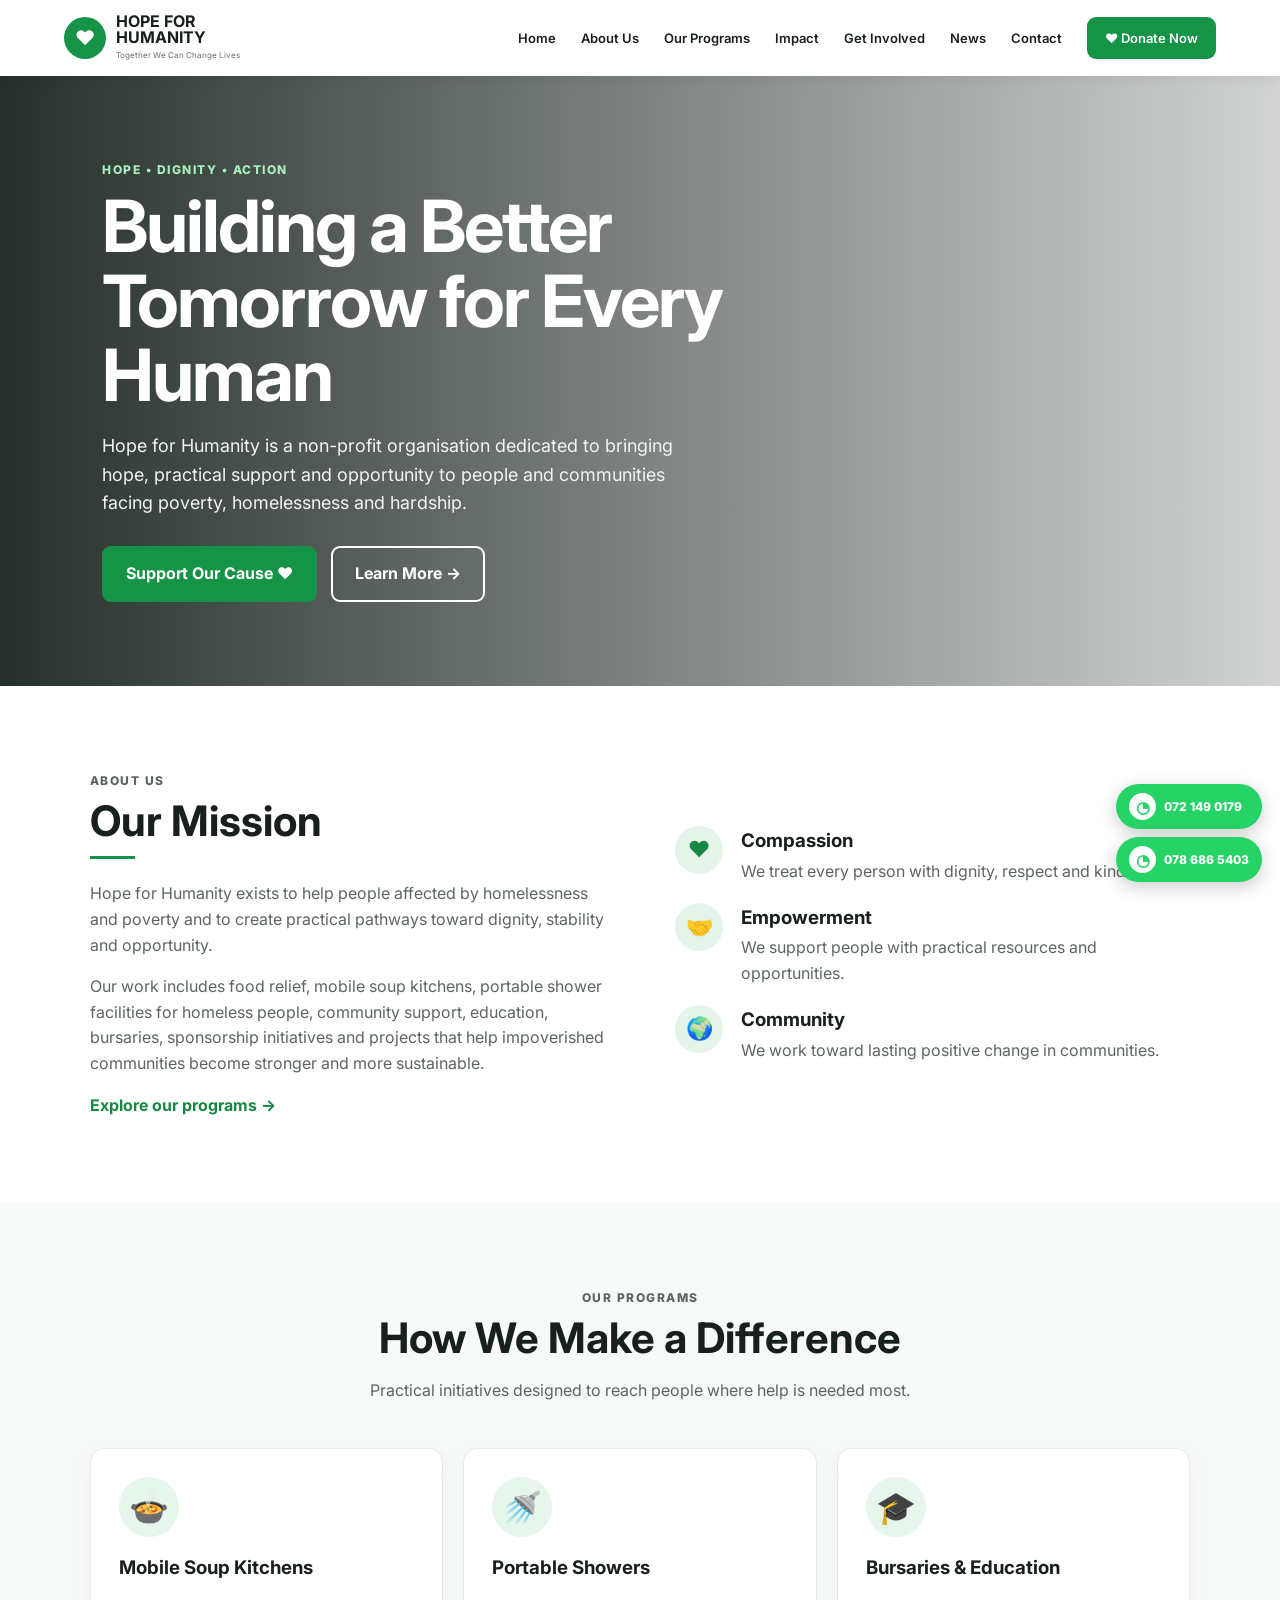
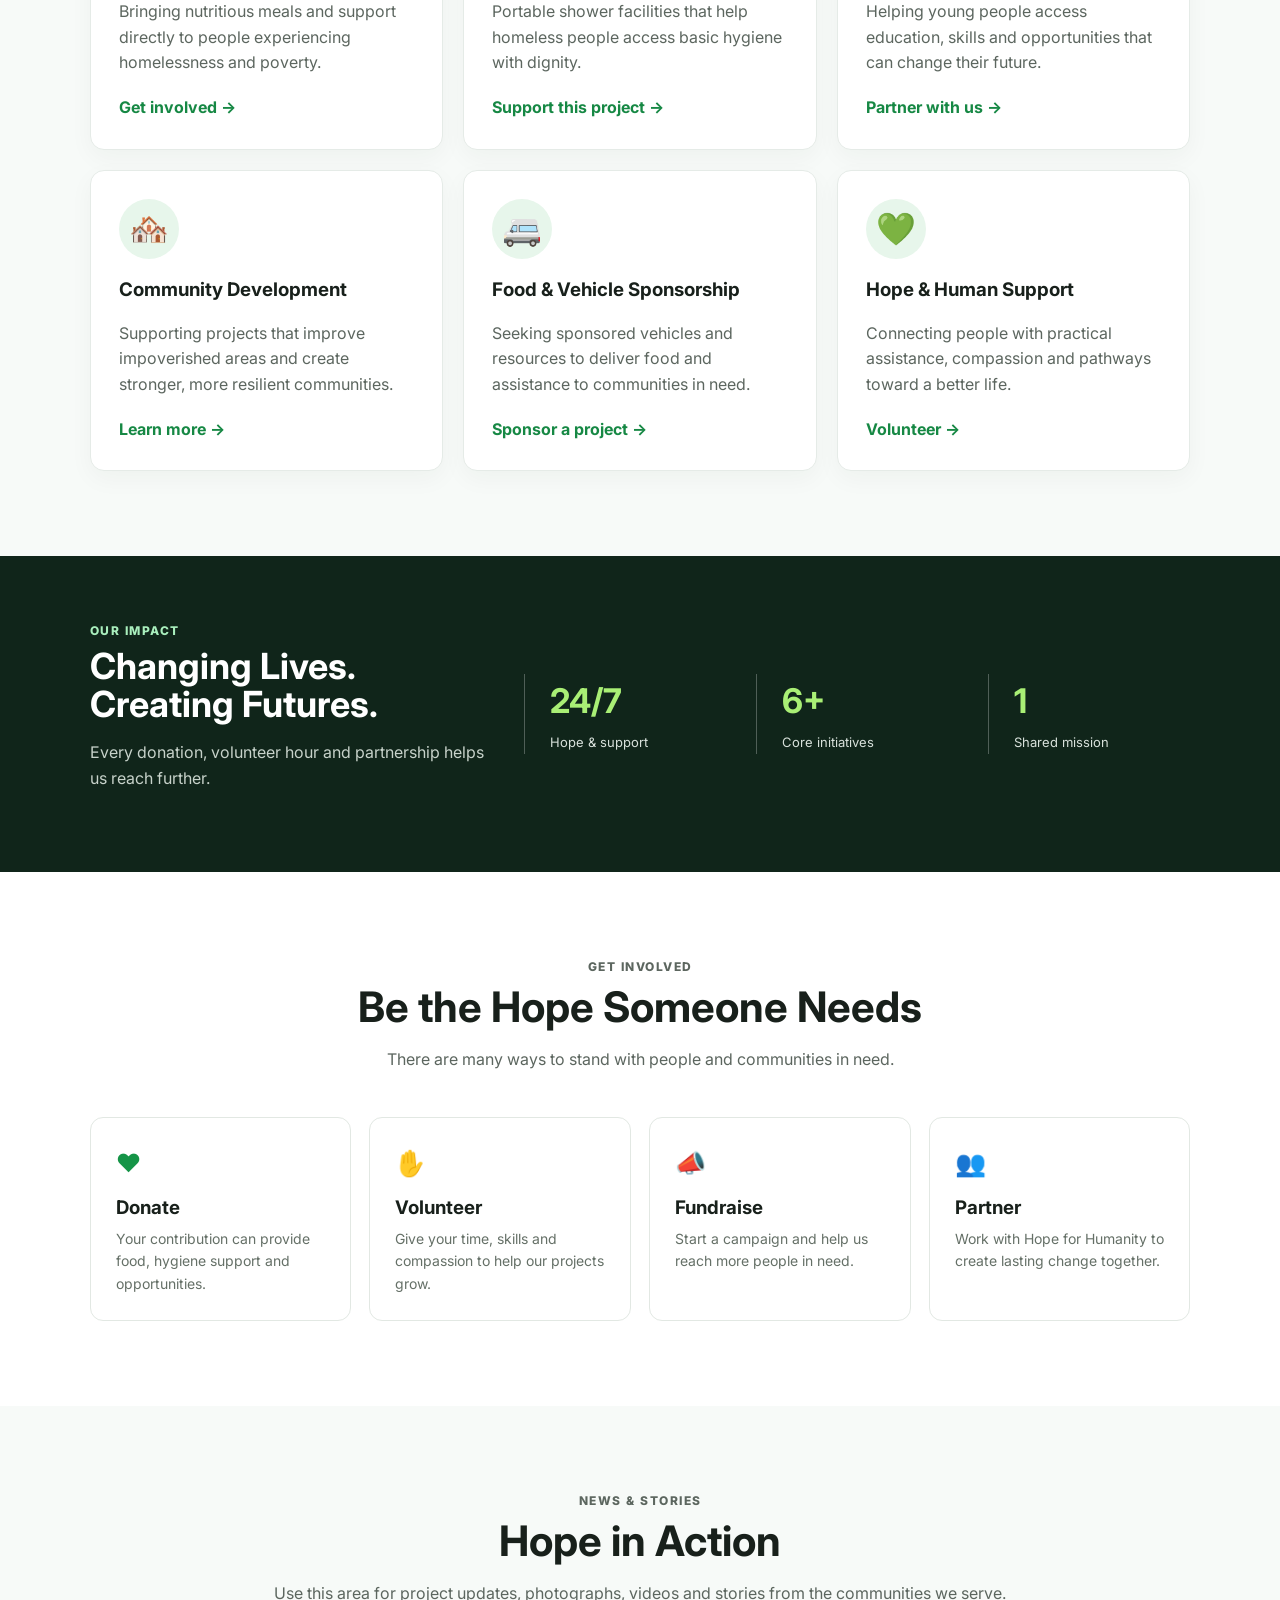
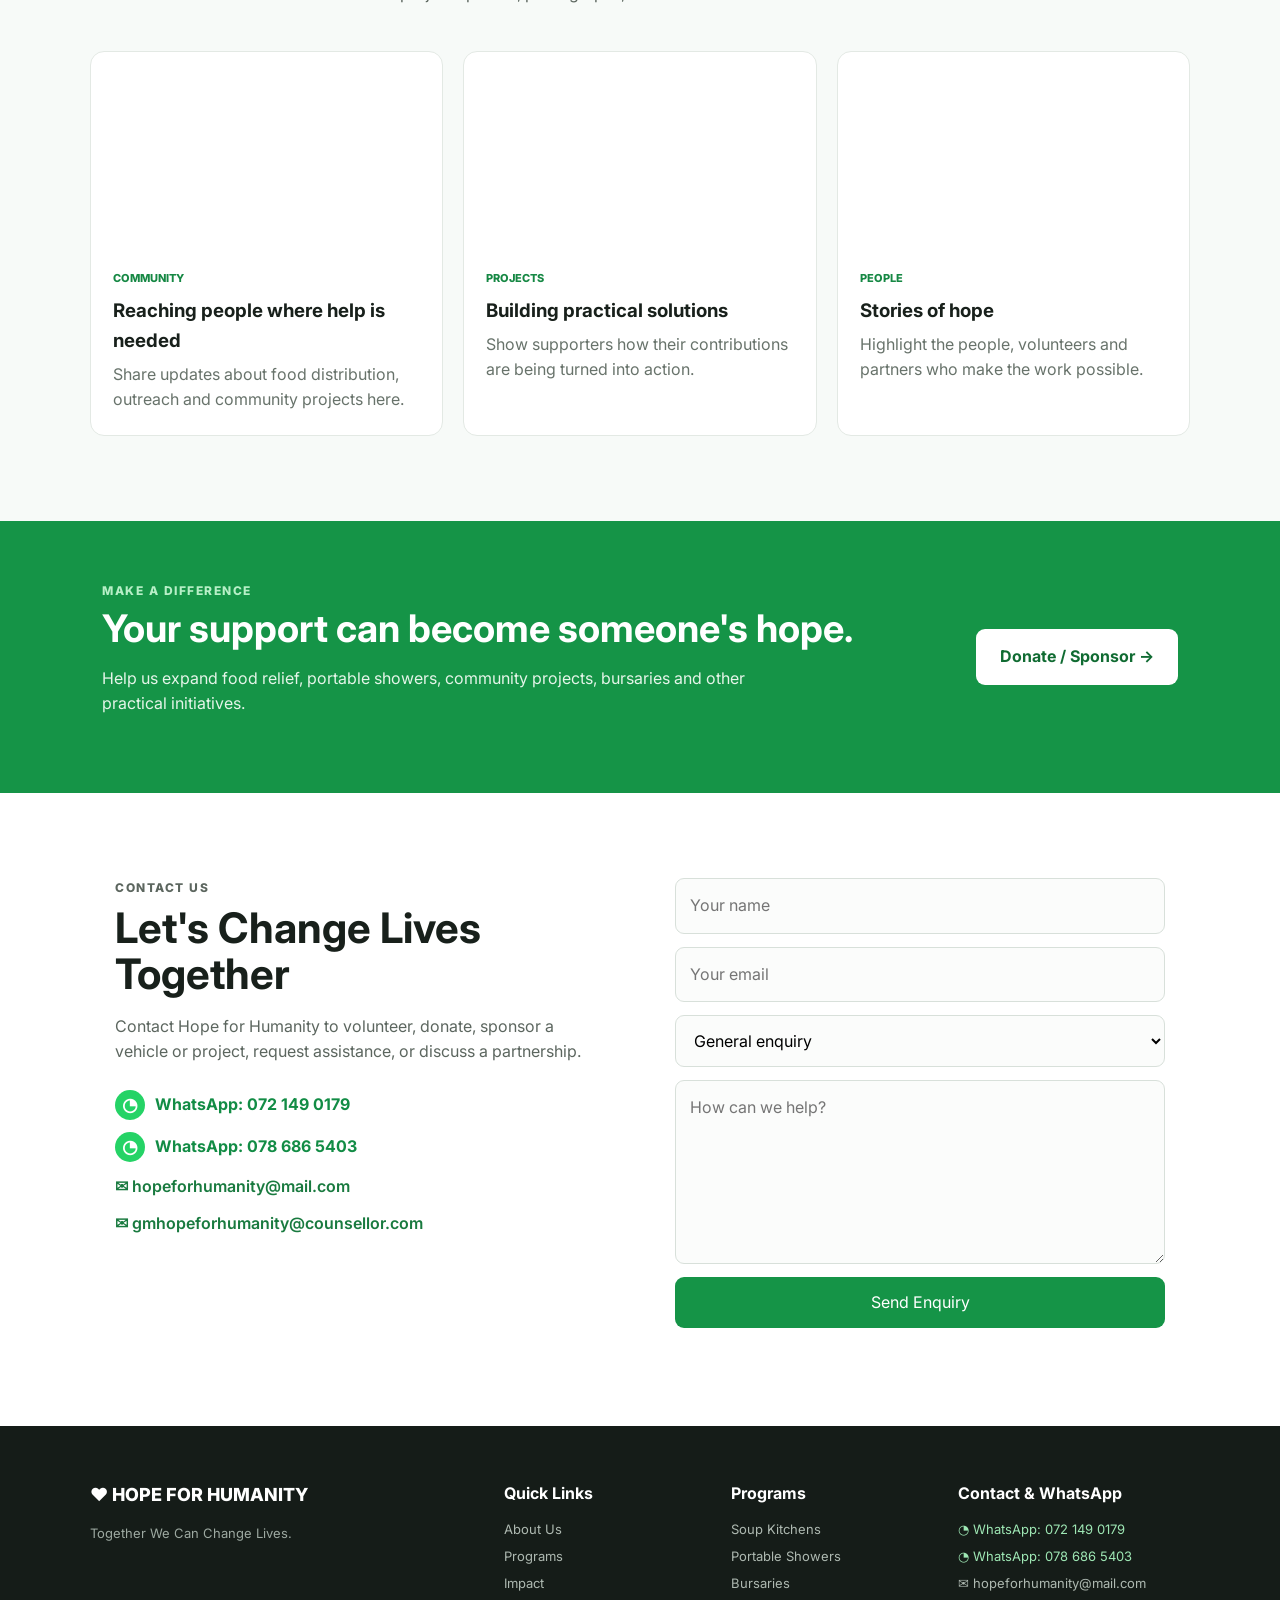
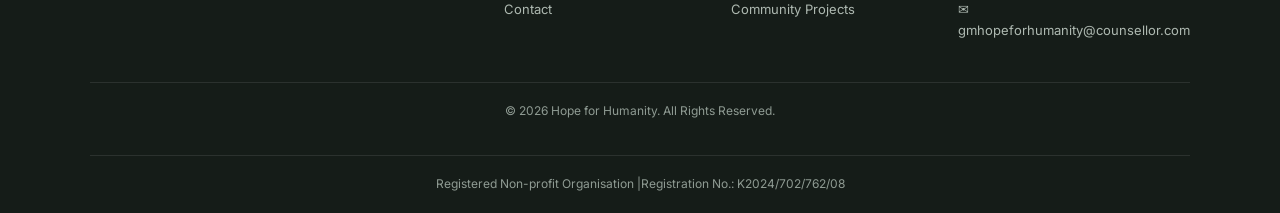
==== commit c3236f3e: "Add registration info to footer in index.html" ====
--- a/index.html
+++ b/index.html
@@ -149,6 +149,7 @@
     </div>
   </div>
   <div class="copyright">© 2026 Hope for Humanity. All Rights Reserved.</div>
+  <div class="copyright">Registered Non-profit Organisation |Registration No.: K2024/702/762/08</div>
 </footer>
 
 <script src="script.js"></script>
@@ -163,4 +164,4 @@
 </div>
 
 </body>
-</html>+</html>
